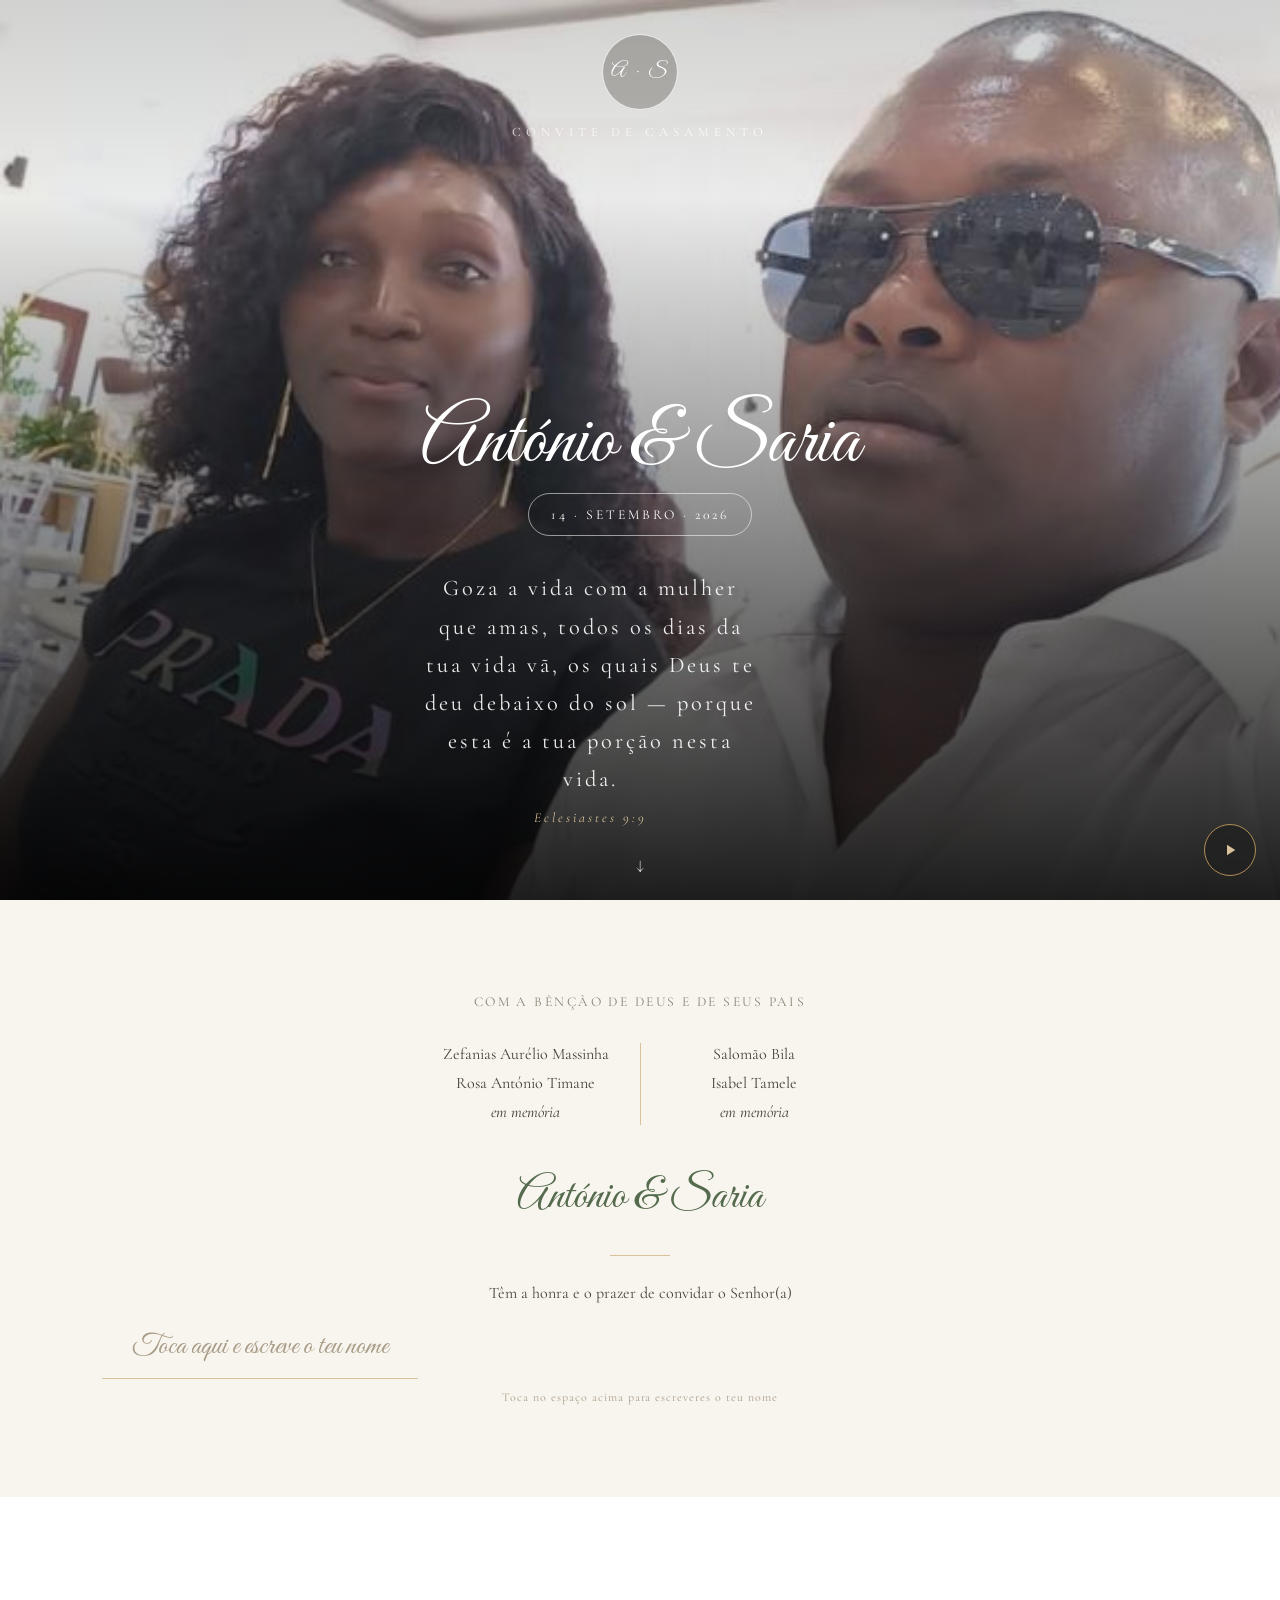
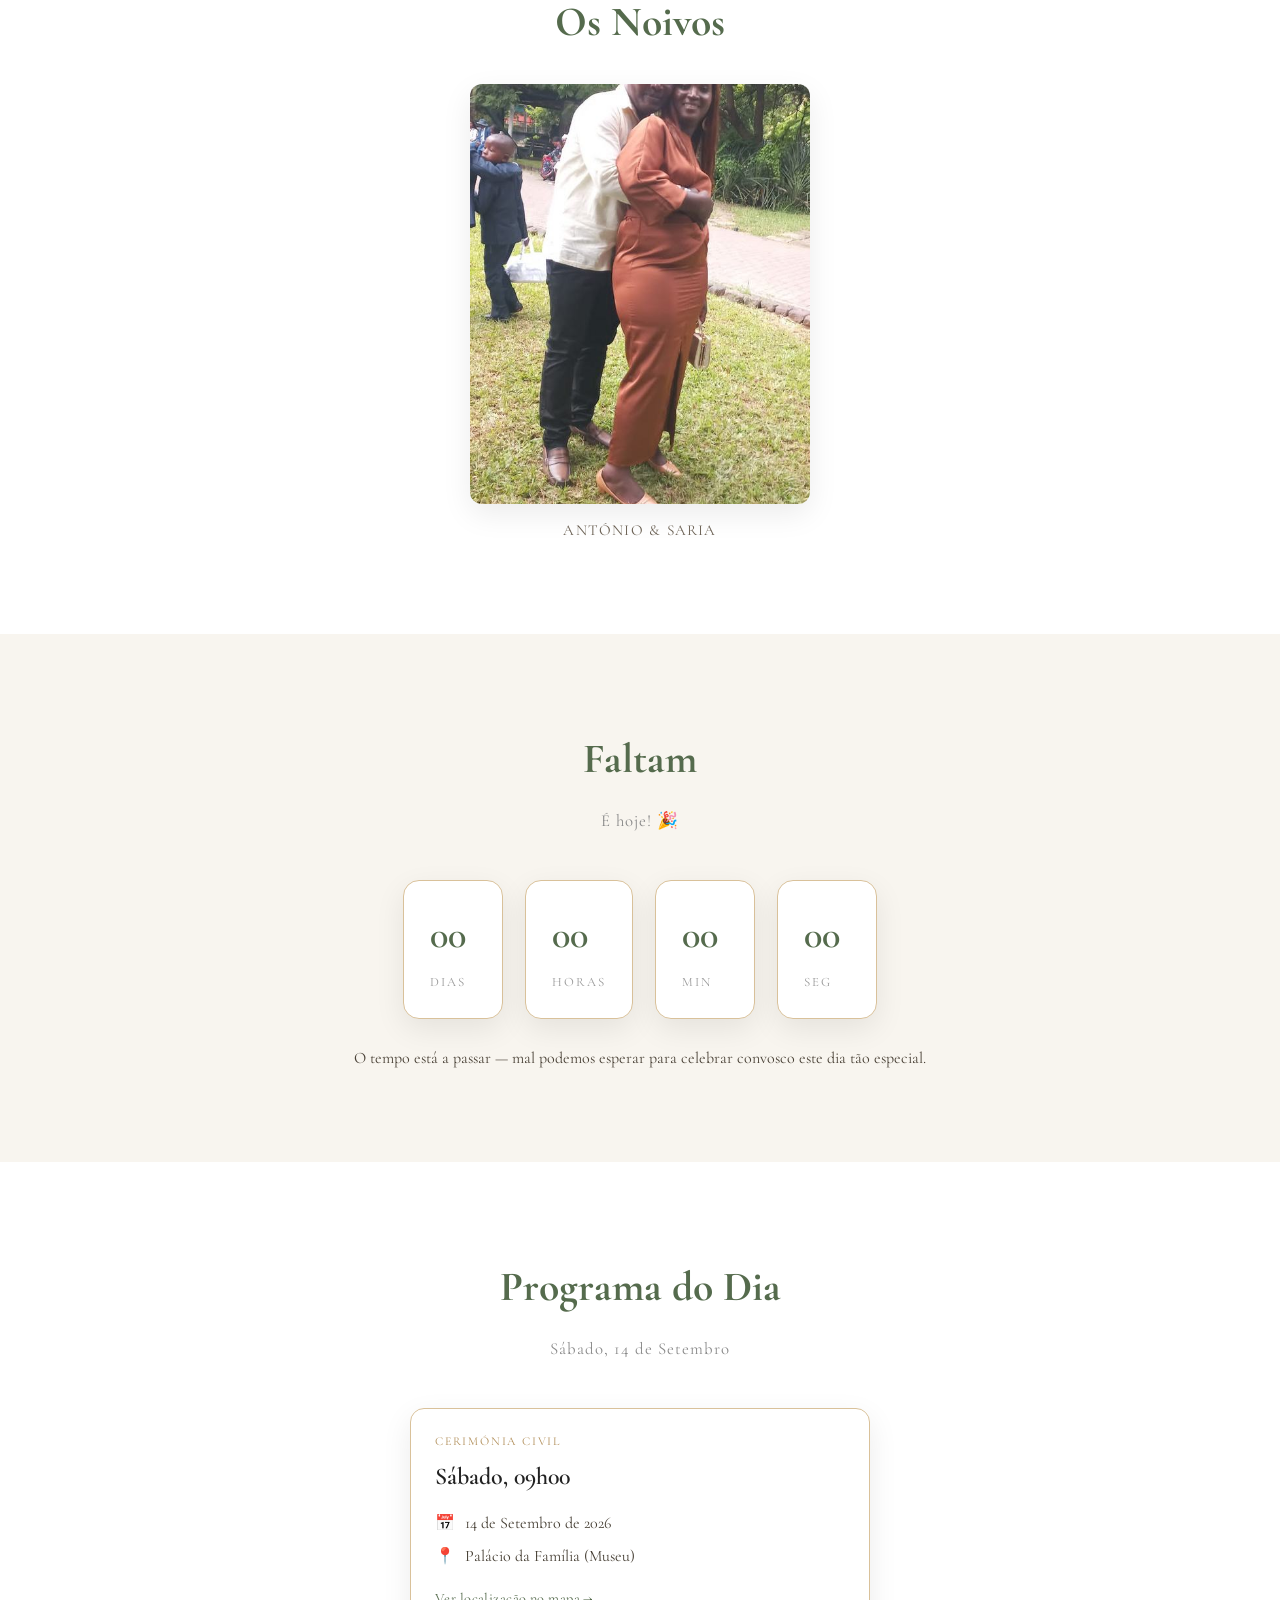
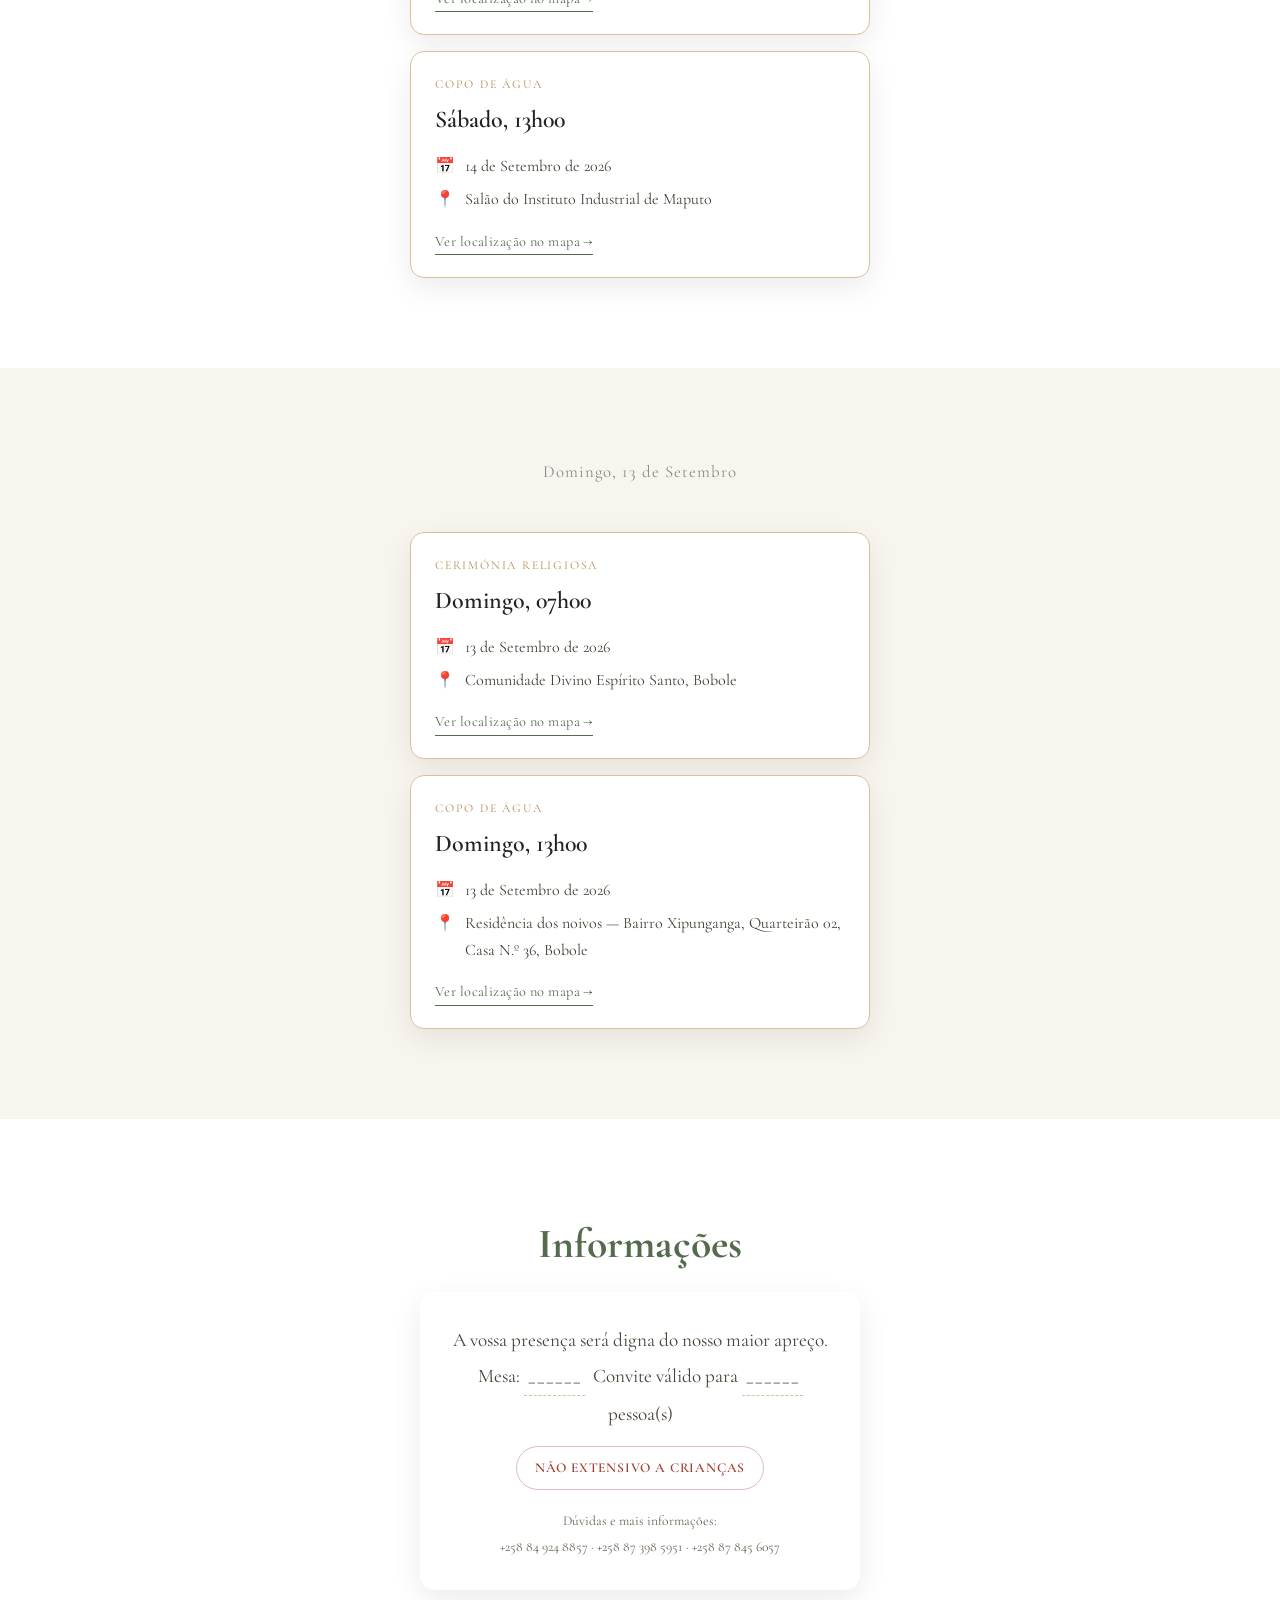
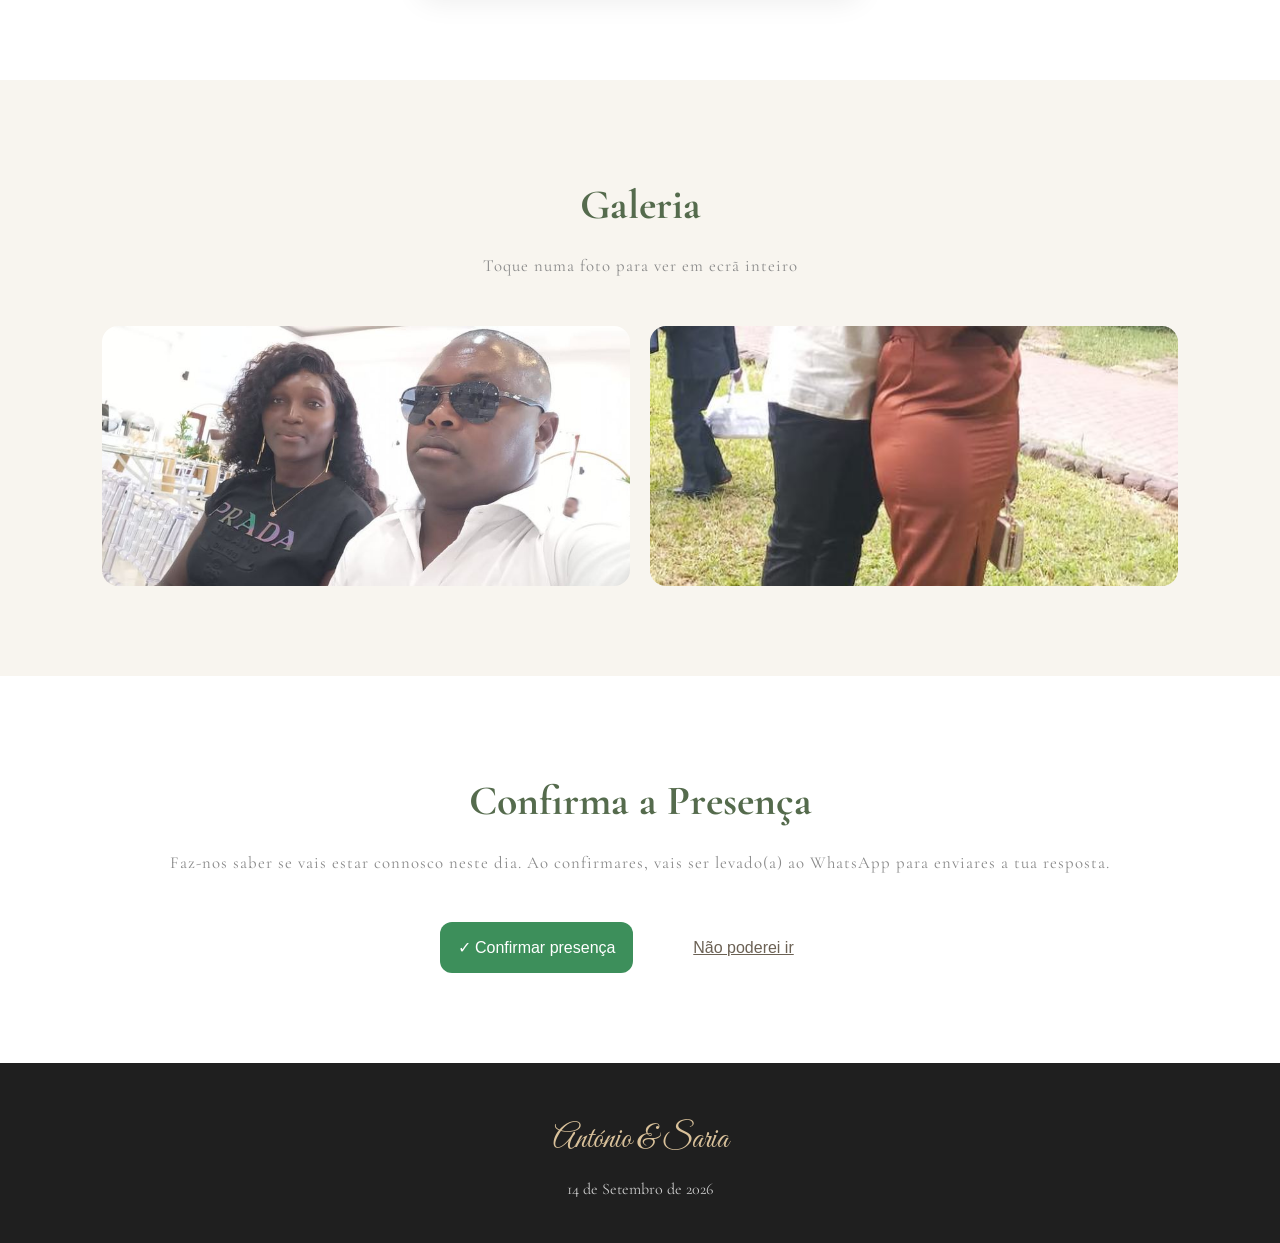
==== index.html @ 4b864427 "Add files via upload segunda versao do convite" ====
<!DOCTYPE html>
<html lang="pt">
<head>
<meta charset="UTF-8">
<meta name="viewport" content="width=device-width, initial-scale=1.0">
<title>António & Saria | Convite de Casamento</title>
<meta name="description" content="Convite de casamento de António & Saria — 14 de Setembro de 2026, Maputo.">
<link rel="preconnect" href="https://fonts.googleapis.com">
<link href="https://fonts.googleapis.com/css2?family=Great+Vibes&family=Cormorant+Garamond:wght@400;600&display=swap" rel="stylesheet">
<link rel="stylesheet" href="assets/css/style.css">
<link rel="stylesheet" href="assets/css/animations.css">
<link rel="stylesheet" href="assets/css/responsive.css">
</head>
<body>

<!-- Música de fundo -->
<audio id="bg-music" loop preload="none">
  <source src="assets/music/cancao-casamento.mp3" type="audio/mpeg">
</audio>
<button id="music-toggle" class="music-toggle" aria-label="Ligar/desligar música">
  <svg viewBox="0 0 24 24" fill="currentColor"><path d="M8 5v14l11-7z"/></svg>
</button>

<!-- HERO / CAPA -->
<header class="hero" id="cover">
  <div class="hero-bg"></div>
  <div id="particles"></div>
  <div class="hero-top">
    <div class="hero-monogram"><span>A · S</span></div>
    <span class="hero-eyebrow">Convite de Casamento</span>
  </div>
  <div class="hero-content">
    <h1>António &amp; Saria</h1>
    <div class="hero-date">14 · Setembro · 2026</div>
    <p class="hero-verse">
      Goza a vida com a mulher que amas, todos os dias da tua vida vã, os quais Deus te deu debaixo do sol — porque esta é a tua porção nesta vida.
      <cite>Eclesiastes 9:9</cite>
    </p>
  </div>
  <span class="scroll-hint">↓</span>
</header>

<!-- FAMÍLIA / BÊNÇÃO / NOME DO CONVIDADO -->
<section id="familia">
  <div class="container reveal">
    <p class="blessing">Com a bênção de Deus e de seus pais</p>
    <div class="parents">
      <div class="side">
        <p>Zefanias Aurélio Massinha</p>
        <p>Rosa António Timane</p>
        <p class="memoria">em memória</p>
      </div>
      <div class="divider-vert"></div>
      <div class="side">
        <p>Salomão Bila</p>
        <p>Isabel Tamele</p>
        <p class="memoria">em memória</p>
      </div>
    </div>
    <h2 style="font-family:'Great Vibes',cursive;font-weight:400;font-size:2.8rem;margin-top:30px">António &amp; Saria</h2>
    <hr style="border:none;border-top:1px solid var(--gold-light);width:60px;margin:20px auto">
    <p class="invite-line">Têm a honra e o prazer de convidar o Senhor(a)</p>
    <div class="guest-name" id="guestName" contenteditable="true" data-placeholder="Toca aqui e escreve o teu nome"></div>
    <span class="guest-hint" id="guestHint">Toca no espaço acima para escreveres o teu nome</span>
  </div>
</section>

<!-- OS NOIVOS -->
<section id="noivos" style="background:#fff">
  <div class="container reveal">
    <h2>Os Noivos</h2>
    <div class="noivos-photo">
      <img src="assets/images/noivos.jpg" alt="António e Saria abraçados">
    </div>
    <p class="noivos-caption">António &amp; Saria</p>
  </div>
</section>

<!-- CONTAGEM REGRESSIVA -->
<section id="contagem">
  <div class="container reveal">
    <h2>Faltam</h2>
    <p class="section-sub" id="cd-label">para o grande dia</p>
    <div class="countdown">
      <div class="box"><span class="num" id="cd-days">00</span><span class="label">dias</span></div>
      <div class="box"><span class="num" id="cd-hours">00</span><span class="label">horas</span></div>
      <div class="box"><span class="num" id="cd-minutes">00</span><span class="label">min</span></div>
      <div class="box"><span class="num" id="cd-seconds">00</span><span class="label">seg</span></div>
    </div>
    <p style="margin-top:26px;font-size:1rem;color:#4a4237">O tempo está a passar — mal podemos esperar para celebrar convosco este dia tão especial.</p>
  </div>
</section>

<!-- PROGRAMA DO DIA — SÁBADO -->
<section id="programa-sabado" style="background:#fff">
  <div class="container reveal">
    <h2>Programa do Dia</h2>
    <p class="section-sub">Sábado, 14 de Setembro</p>
    <div class="cards">
      <div class="card-evento">
        <div class="tag">Cerimónia Civil</div>
        <h3>Sábado, 09h00</h3>
        <div class="row"><span class="icon">📅</span><span>14 de Setembro de 2026</span></div>
        <div class="row"><span class="icon">📍</span><span>Palácio da Família (Museu)</span></div>
        <a class="map-link" href="https://maps.google.com/?q=Pal%C3%A1cio+da+Fam%C3%ADlia+Maputo" target="_blank" rel="noopener">Ver localização no mapa →</a>
      </div>
      <div class="card-evento">
        <div class="tag">Copo de Água</div>
        <h3>Sábado, 13h00</h3>
        <div class="row"><span class="icon">📅</span><span>14 de Setembro de 2026</span></div>
        <div class="row"><span class="icon">📍</span><span>Salão do Instituto Industrial de Maputo</span></div>
        <a class="map-link" href="https://maps.google.com/?q=Instituto+Industrial+de+Maputo" target="_blank" rel="noopener">Ver localização no mapa →</a>
      </div>
    </div>
  </div>
</section>

<!-- PROGRAMA DO DIA — DOMINGO -->
<section id="programa-domingo">
  <div class="container reveal">
    <p class="section-sub">Domingo, 13 de Setembro</p>
    <div class="cards">
      <div class="card-evento">
        <div class="tag">Cerimónia Religiosa</div>
        <h3>Domingo, 07h00</h3>
        <div class="row"><span class="icon">📅</span><span>13 de Setembro de 2026</span></div>
        <div class="row"><span class="icon">📍</span><span>Comunidade Divino Espírito Santo, Bobole</span></div>
        <a class="map-link" href="https://maps.google.com/?q=Comunidade+Divino+Esp%C3%ADrito+Santo+Bobole" target="_blank" rel="noopener">Ver localização no mapa →</a>
      </div>
      <div class="card-evento">
        <div class="tag">Copo de Água</div>
        <h3>Domingo, 13h00</h3>
        <div class="row"><span class="icon">📅</span><span>13 de Setembro de 2026</span></div>
        <div class="row"><span class="icon">📍</span><span>Residência dos noivos — Bairro Xipunganga, Quarteirão 02, Casa N.º 36, Bobole</span></div>
        <a class="map-link" href="https://maps.google.com/?q=Bairro+Xipunganga+Bobole" target="_blank" rel="noopener">Ver localização no mapa →</a>
      </div>
    </div>
  </div>
</section>

<!-- INFORMAÇÕES / NOTAS -->
<section id="informacoes" style="background:#fff">
  <div class="container reveal">
    <h2>Informações</h2>
    <div class="notes-box">
      <p>A vossa presença será digna do nosso maior apreço.</p>
      <p>Mesa: <span id="mesaVal" class="editable-field" contenteditable="true" data-placeholder="—">______</span>
         &nbsp;Convite válido para <span id="pessoasVal" class="editable-field" contenteditable="true" data-placeholder="—">______</span> pessoa(s)</p>
      <div class="no-children">Não extensivo a crianças</div>
      <p class="contacts">Dúvidas e mais informações:<br>+258 84 924 8857 · +258 87 398 5951 · +258 87 845 6057</p>
    </div>
  </div>
</section>

<!-- GALERIA -->
<section id="galeria">
  <div class="container reveal">
    <h2>Galeria</h2>
    <p class="section-sub">Toque numa foto para ver em ecrã inteiro</p>
    <div class="gallery">
      <img src="assets/images/galeria-1.jpg" alt="António e Saria" loading="lazy">
      <img src="assets/images/galeria-2.jpg" alt="António e Saria" loading="lazy">
    </div>
  </div>
</section>

<!-- RSVP -->
<section id="rsvp" style="background:#fff">
  <div class="container reveal">
    <h2>Confirma a Presença</h2>
    <p class="section-sub">Faz-nos saber se vais estar connosco neste dia. Ao confirmares, vais ser levado(a) ao WhatsApp para enviares a tua resposta.</p>
    <div class="rsvp-actions" style="max-width:400px;margin:20px auto 0">
      <button type="button" class="btn-whats" id="btnYes">✓ Confirmar presença</button>
      <button type="button" style="background:transparent;color:#6b6154;text-decoration:underline" id="btnNo">Não poderei ir</button>
    </div>
    <p id="rsvp-msg" role="status" aria-live="polite"></p>
  </div>
</section>

<footer>
  <p class="assinatura">António &amp; Saria</p>
  <p>14 de Setembro de 2026</p>
</footer>

<!-- Lightbox da galeria -->
<div class="lightbox" id="lightbox">
  <button class="close" id="lightbox-close" aria-label="Fechar">✕</button>
  <button class="prev" id="lightbox-prev" aria-label="Anterior">‹</button>
  <img id="lightbox-img" src="" alt="">
  <button class="next" id="lightbox-next" aria-label="Seguinte">›</button>
</div>

<script src="assets/js/app.js"></script>
<script src="assets/js/countdown.js"></script>
<script src="assets/js/gallery.js"></script>
<script src="assets/js/music.js"></script>
<script src="assets/js/personalizacao.js"></script>
<script src="assets/js/rsvp.js"></script>
<script src="assets/js/effects.js"></script>
</body>
</html>
---- assets/css/style.css ----
*{margin:0;padding:0;box-sizing:border-box}
:root{
  --bg:#f8f5ef;
  --gold:#b08d57;
  --gold-light:#d9c19a;
  --dark:#222;
  --green:#556b4d;
  --white:#fff;
  --shadow:0 10px 30px rgba(0,0,0,.08);
}
html{scroll-behavior:smooth}
body{font-family:'Cormorant Garamond',serif;background:var(--bg);color:var(--dark);line-height:1.7;overflow-x:hidden}

/* ---------- Botão de música flutuante ---------- */
.music-toggle{
  position:fixed;bottom:24px;right:24px;z-index:60;
  width:52px;height:52px;border-radius:50%;
  background:rgba(34,34,34,.85);border:1px solid var(--gold);
  color:var(--gold-light);display:flex;align-items:center;justify-content:center;
  cursor:pointer;backdrop-filter:blur(4px);transition:.3s;
}
.music-toggle:hover{background:var(--gold);color:#fff}
.music-toggle svg{width:20px;height:20px}

/* ---------- Hero ---------- */
.hero{
  position:relative;height:100vh;display:flex;flex-direction:column;
  justify-content:flex-end;align-items:center;text-align:center;overflow:hidden;color:#fff;
  padding:0 24px 56px;
}
.hero-bg{
  position:absolute;inset:0;
  background:linear-gradient(180deg,rgba(0,0,0,.18) 0%,rgba(0,0,0,.08) 22%,rgba(0,0,0,.55) 68%,rgba(0,0,0,.88) 100%),url('../images/capa.jpg') center 22%/cover;
  animation:zoomHero 20s ease-in-out infinite alternate;
  z-index:0;
}
#particles{position:absolute;inset:0;z-index:1;pointer-events:none}
.hero-top{position:absolute;top:34px;left:0;right:0;z-index:2;display:flex;flex-direction:column;align-items:center}
.hero-monogram{
  width:76px;height:76px;border-radius:50%;border:1px solid rgba(255,255,255,.75);
  display:flex;align-items:center;justify-content:center;background:rgba(20,16,10,.25);backdrop-filter:blur(2px);
}
.hero-monogram span{font-family:'Great Vibes',cursive;font-size:20px;letter-spacing:3px;color:#fff}
.hero-content{position:relative;z-index:2}
.hero-eyebrow{letter-spacing:5px;font-size:.8rem;text-transform:uppercase;color:rgba(255,255,255,.85);margin-top:12px;display:block}
.hero h1{font-size:5rem;font-family:'Great Vibes',cursive;font-weight:400;line-height:1;margin:14px 0 10px}
.hero p{font-size:1.4rem;letter-spacing:3px;margin:15px 0}
.hero-date{
  letter-spacing:.22em;font-size:.85rem;text-transform:uppercase;color:#fff;
  border:1px solid rgba(255,255,255,.55);border-radius:30px;padding:9px 22px;display:inline-block;margin-bottom:18px;
}
.hero-verse{max-width:340px;margin:0 auto;font-size:.95rem;line-height:1.7;color:rgba(255,255,255,.92)}
.hero-verse cite{display:block;margin-top:8px;font-style:italic;color:var(--gold-light);font-size:.85rem}
.hero a.cta{
  display:inline-block;padding:14px 36px;border:2px solid var(--gold);border-radius:40px;
  color:#fff;text-decoration:none;background:rgba(176,141,87,.2);transition:.35s;margin-top:16px;
}
.hero a.cta:hover{background:var(--gold)}
.scroll-hint{position:absolute;bottom:18px;left:50%;transform:translateX(-50%);z-index:2;
  font-size:1.2rem;color:#fff;opacity:.75;animation:bounce 2.2s ease-in-out infinite}

/* ---------- Bênção / pais / nome do convidado ---------- */
.blessing{font-size:.85rem;letter-spacing:.18em;text-transform:uppercase;color:#8a8071;margin-bottom:26px;text-align:center}
.parents{display:flex;justify-content:space-between;gap:18px;text-align:center;max-width:420px;margin:0 auto}
.parents .side{flex:1}
.parents .side p{margin:2px 0;font-size:1rem;color:#463f34}
.parents .memoria{color:var(--gold);font-size:.8rem;font-style:italic;margin-top:2px}
.divider-vert{width:1px;background:var(--gold-light);align-self:stretch;margin:4px 0}
.invite-line{font-size:1rem;color:#4a4237;margin-top:24px;text-align:center}
.guest-name{
  font-family:'Great Vibes',cursive;font-size:1.8rem;border-bottom:1px solid var(--gold-light);
  display:inline-block;padding:6px 30px;margin-top:10px;cursor:text;min-width:200px;outline:none;
}
.guest-name:focus{border-bottom-color:var(--gold)}
.guest-name[data-locked="true"]{cursor:default}
.guest-name:empty::before{content:attr(data-placeholder);color:#a89b86}
.guest-hint{display:block;font-size:.75rem;letter-spacing:.08em;color:#a89b86;margin-top:8px;text-align:center}
.editable-field{cursor:text;outline:none;border-bottom:1px dashed var(--gold-light);padding:0 4px;min-width:24px;display:inline-block}
.editable-field:focus{border-bottom-color:var(--gold)}
.editable-field[data-locked="true"]{cursor:default;border-bottom-style:solid}

/* ---------- Os noivos ---------- */
.noivos-photo{max-width:340px;margin:26px auto 0;border-radius:12px;overflow:hidden;box-shadow:var(--shadow)}
.noivos-photo img{width:100%;display:block;object-fit:cover;max-height:420px}
.noivos-caption{margin-top:14px;font-size:.95rem;letter-spacing:.08em;color:#6b6154;text-transform:uppercase;text-align:center}

/* ---------- Programa do dia (cartões de eventos) ---------- */
.cards{display:flex;flex-direction:column;gap:16px;max-width:460px;margin:26px auto 0}
.card-evento{background:#fff;border:1px solid var(--gold-light);border-radius:14px;padding:22px 24px;text-align:left;box-shadow:var(--shadow)}
.card-evento .tag{font-size:.75rem;letter-spacing:.15em;text-transform:uppercase;color:var(--gold)}
.card-evento h3{font-family:'Cormorant Garamond',serif;font-weight:600;font-size:1.5rem;margin:6px 0 12px;color:var(--dark);text-align:left}
.card-evento .row{display:flex;gap:10px;font-size:1rem;color:#463f34;margin:6px 0;text-align:left}
.card-evento .icon{color:var(--gold);flex-shrink:0}
.card-evento a.map-link{display:inline-block;margin-top:10px;font-size:.9rem;letter-spacing:.03em;color:var(--green);text-decoration:none;border-bottom:1px solid var(--green)}

/* ---------- Notas / informações ---------- */
.notes-box{max-width:440px;margin:0 auto;font-size:1rem;line-height:1.9;color:#4a4237;text-align:center;background:#fff;border-radius:14px;padding:30px 26px;box-shadow:var(--shadow)}
.no-children{display:inline-block;margin-top:14px;color:#a33b2c;font-weight:600;letter-spacing:.06em;font-size:.85rem;text-transform:uppercase;border:1px solid #a33b2c55;padding:8px 18px;border-radius:30px}
.contacts{margin-top:18px;font-size:.85rem;color:#6b6154}

/* ---------- Secções gerais ---------- */
section{padding:90px 8%}
.container{max-width:1100px;margin:auto}
h2{text-align:center;font-size:2.6rem;color:var(--green);margin-bottom:12px}
.section-sub{text-align:center;color:#8a8a8a;font-size:1.05rem;margin-bottom:45px;letter-spacing:1px}
p{text-align:center;font-size:1.2rem}

/* ---------- Contagem regressiva ---------- */
.countdown{display:flex;justify-content:center;gap:22px;flex-wrap:wrap;margin-top:10px}
.countdown .box{
  background:#fff;border:1px solid var(--gold-light);border-radius:16px;padding:22px 26px;
  min-width:100px;box-shadow:var(--shadow);
}
.countdown .num{display:block;font-size:2.4rem;font-family:'Cormorant Garamond',serif;font-weight:600;color:var(--green)}
.countdown .label{font-size:.8rem;letter-spacing:2px;text-transform:uppercase;color:#999}

/* ---------- Timeline (nossa história) ---------- */
.timeline{display:grid;grid-template-columns:repeat(auto-fit,minmax(240px,1fr));gap:25px}
.evento{background:#fff;padding:30px 25px;border-radius:16px;box-shadow:var(--shadow);text-align:center}
.evento .data{color:var(--gold);font-size:.85rem;letter-spacing:2px;text-transform:uppercase;display:block;margin-bottom:8px}
.evento h3{color:var(--green);font-size:1.5rem;margin-bottom:10px;font-weight:600}
.evento p{font-size:1.05rem}

/* ---------- Galeria ---------- */
.gallery{display:grid;grid-template-columns:repeat(auto-fit,minmax(220px,1fr));gap:20px}
.gallery img{width:100%;height:260px;object-fit:cover;border-radius:16px;transition:.4s;cursor:pointer}
.gallery img:hover{transform:scale(1.04)}

.lightbox{position:fixed;inset:0;background:rgba(0,0,0,.92);display:none;align-items:center;justify-content:center;z-index:100}
.lightbox.active{display:flex}
.lightbox img{max-width:90%;max-height:80vh;border-radius:8px}
.lightbox .close,.lightbox .prev,.lightbox .next{
  position:absolute;color:#fff;background:none;border:none;font-size:2rem;cursor:pointer;padding:10px
}
.lightbox .close{top:20px;right:30px}
.lightbox .prev{left:15px;top:50%;transform:translateY(-50%)}
.lightbox .next{right:15px;top:50%;transform:translateY(-50%)}

/* ---------- Localização ---------- */
.local-card{
  max-width:520px;margin:0 auto;background:#fff;border-radius:16px;padding:35px 30px;
  text-align:center;box-shadow:var(--shadow);
}
.local-card h3{color:var(--green);margin-bottom:6px;font-size:1.5rem}
.local-card .btn-map{
  display:inline-flex;align-items:center;gap:8px;margin-top:18px;padding:14px 30px;
  background:var(--green);color:#fff;border-radius:12px;text-decoration:none;transition:.3s
}
.local-card .btn-map:hover{background:#43563c}

/* ---------- Formulário RSVP ---------- */
form{max-width:650px;margin:auto;display:flex;flex-direction:column;gap:18px}
input,textarea,select{padding:16px;border:1px solid #ddd;border-radius:12px;font:inherit;background:#fff}
textarea{min-height:120px;resize:vertical}
button{padding:16px;border:none;border-radius:12px;background:var(--gold);color:#fff;font-size:1rem;cursor:pointer;transition:.3s}
button:hover{filter:brightness(.95)}
.rsvp-actions{display:flex;gap:14px;flex-wrap:wrap}
.rsvp-actions button{flex:1;min-width:180px}
.btn-whats{background:#3d8f5b !important}
#rsvp-msg{display:none;text-align:center;padding:16px;border-radius:12px;background:#eef6ee;color:var(--green);font-size:1.1rem}

footer{padding:50px 20px 40px;text-align:center;background:#1f1f1f;color:#fff}
footer p{font-size:1rem;color:#ccc}
footer .assinatura{font-family:'Great Vibes',cursive;font-size:2rem;color:var(--gold-light);margin-bottom:8px}

/* ---------- Estados de animação ---------- */
.reveal{opacity:0;transform:translateY(40px)}
.reveal.in-view{animation:fadeUp .9s ease both}

@keyframes bounce{0%,100%{transform:translate(-50%,0)}50%{transform:translate(-50%,8px)}}
---- assets/css/animations.css ----
@keyframes fadeUp{from{opacity:0;transform:translateY(40px)}to{opacity:1;transform:translateY(0)}}
@keyframes zoomHero{from{transform:scale(1)}to{transform:scale(1.08)}}
@keyframes pulseGold{0%,100%{box-shadow:0 0 0 rgba(176,141,87,0)}50%{box-shadow:0 0 25px rgba(176,141,87,.45)}}
@keyframes floatParticle{
  0%{transform:translateY(0) translateX(0);opacity:0}
  10%{opacity:.8}
  90%{opacity:.6}
  100%{transform:translateY(-120vh) translateX(20px);opacity:0}
}

.hero-content{animation:fadeUp 1s ease both}
.evento,.gallery img,.local-card,.countdown .box{animation:fadeUp .9s ease both}
button:hover,.btn-map:hover{animation:pulseGold 1.6s infinite}

/* respeita utilizadores que preferem menos movimento */
@media (prefers-reduced-motion: reduce){
  *{animation-duration:.01ms !important;animation-iteration-count:1 !important;transition-duration:.01ms !important}
  .hero-bg{animation:none}
}
---- assets/css/responsive.css ----
@media (max-width:992px){
  .timeline,.gallery{grid-template-columns:1fr 1fr}
  .hero h1{font-size:4rem}
}
@media (max-width:768px){
  .hero{padding:20px}
  .hero h1{font-size:3rem}
  .timeline,.gallery{grid-template-columns:1fr}
  form{width:100%}
  .countdown{gap:12px}
  .countdown .box{min-width:78px;padding:16px 14px}
  .countdown .num{font-size:1.8rem}
  section{padding:70px 6%}
}
@media (max-width:480px){
  .hero h1{font-size:2.3rem}
  .hero p{font-size:1rem}
  section{padding:50px 20px}
  .music-toggle{width:44px;height:44px;bottom:16px;right:16px}
  .rsvp-actions{flex-direction:column}
}
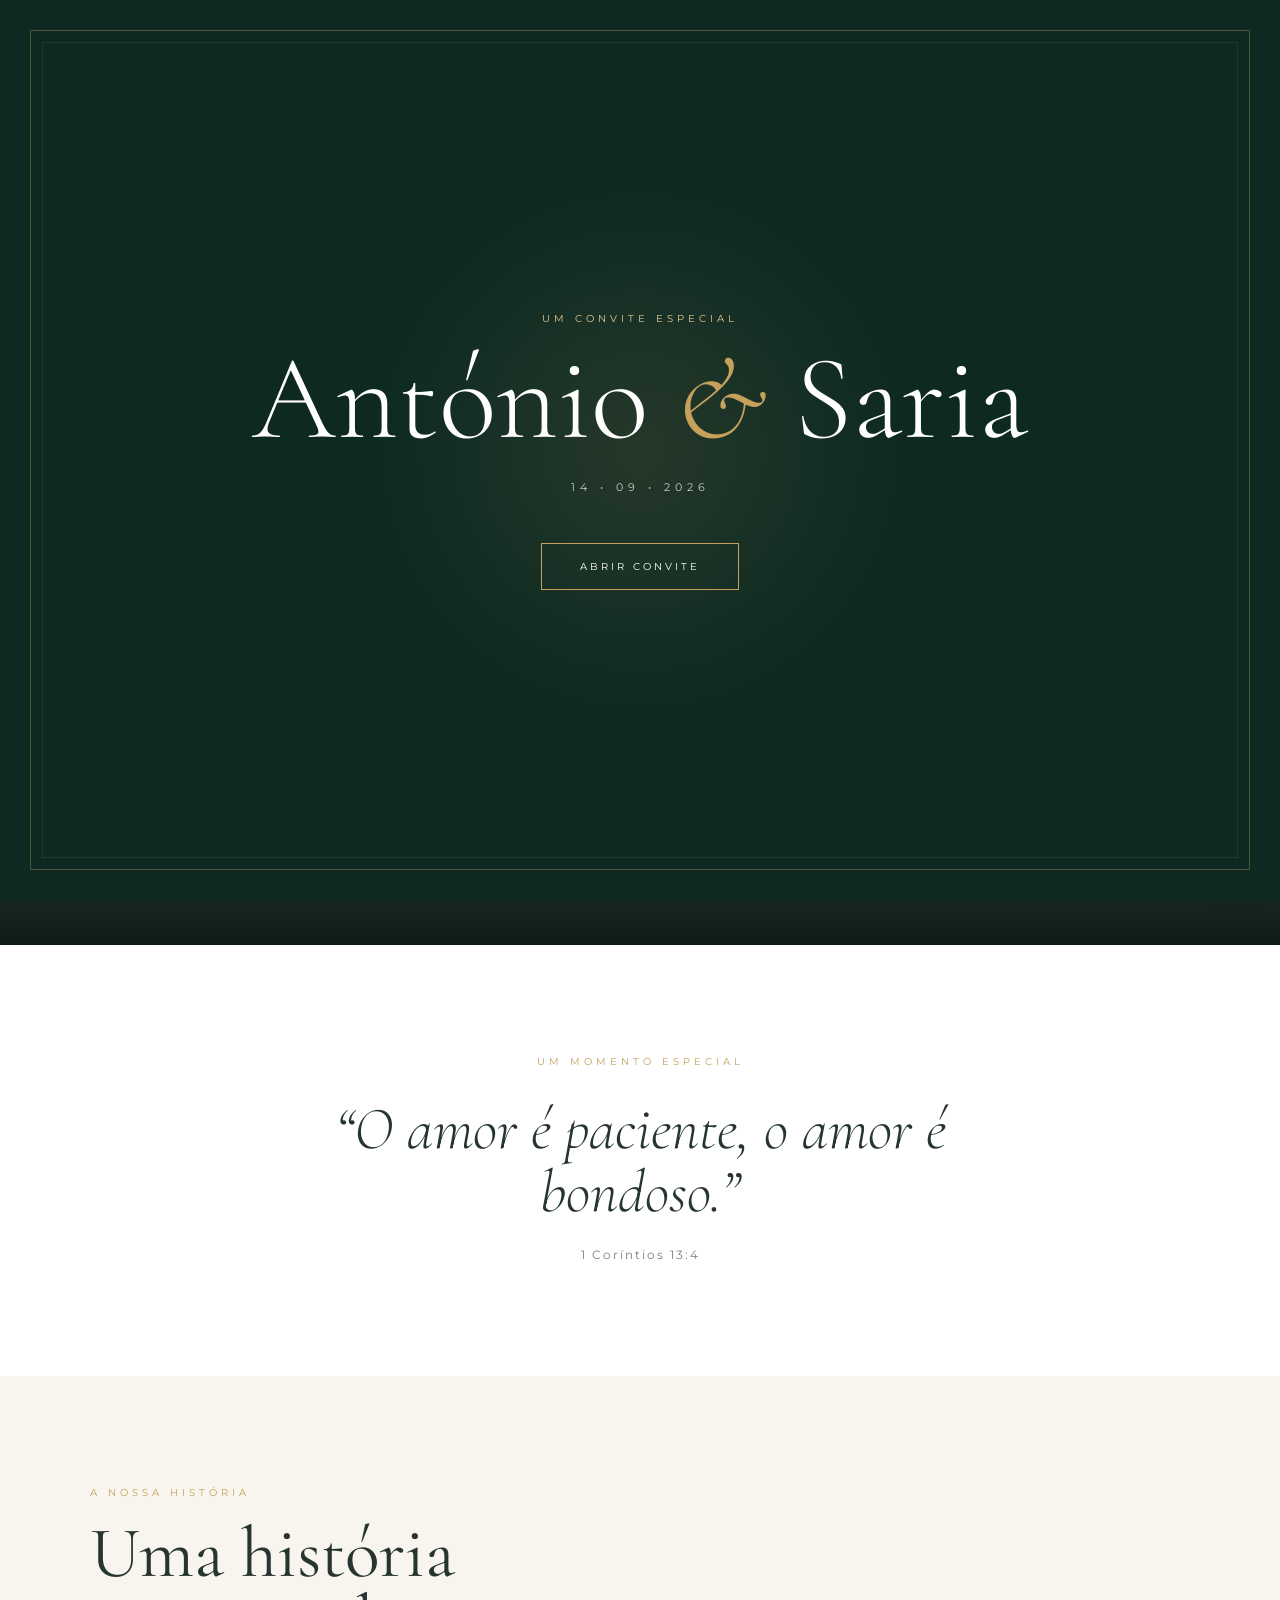
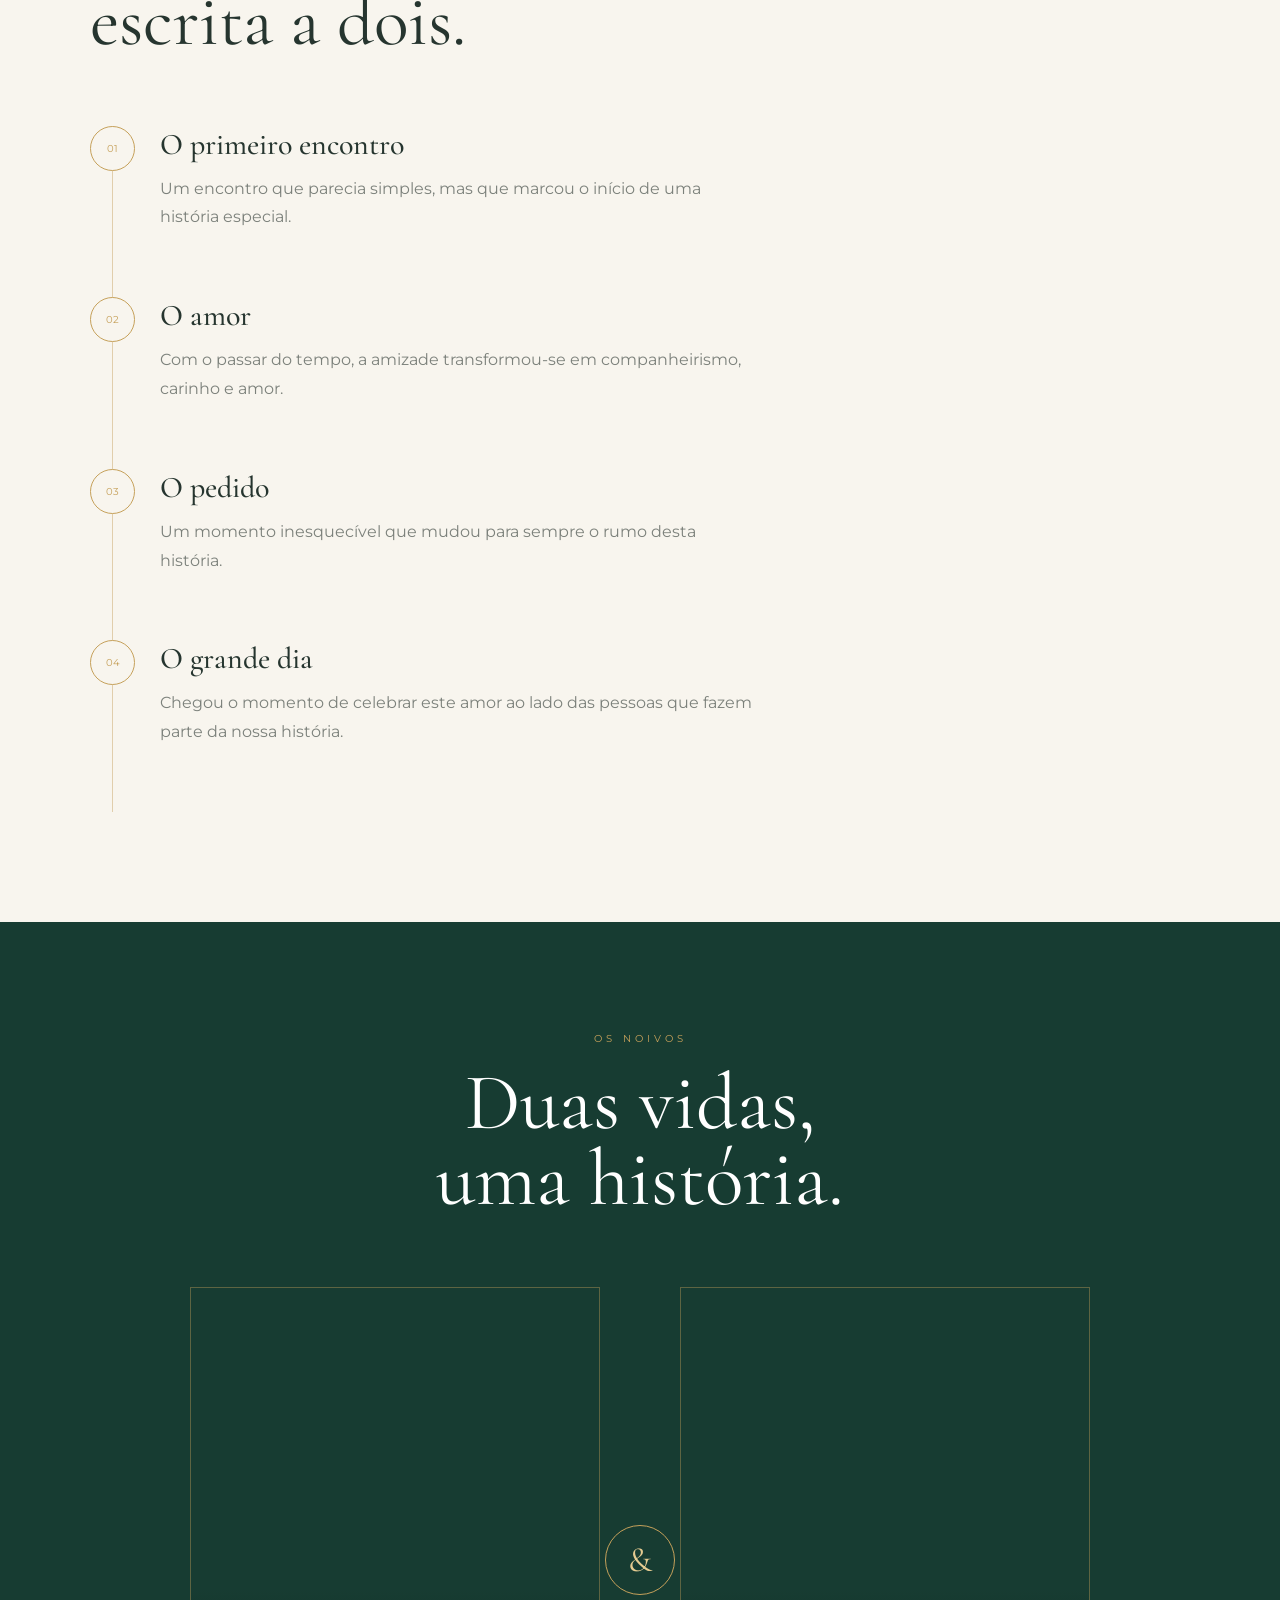
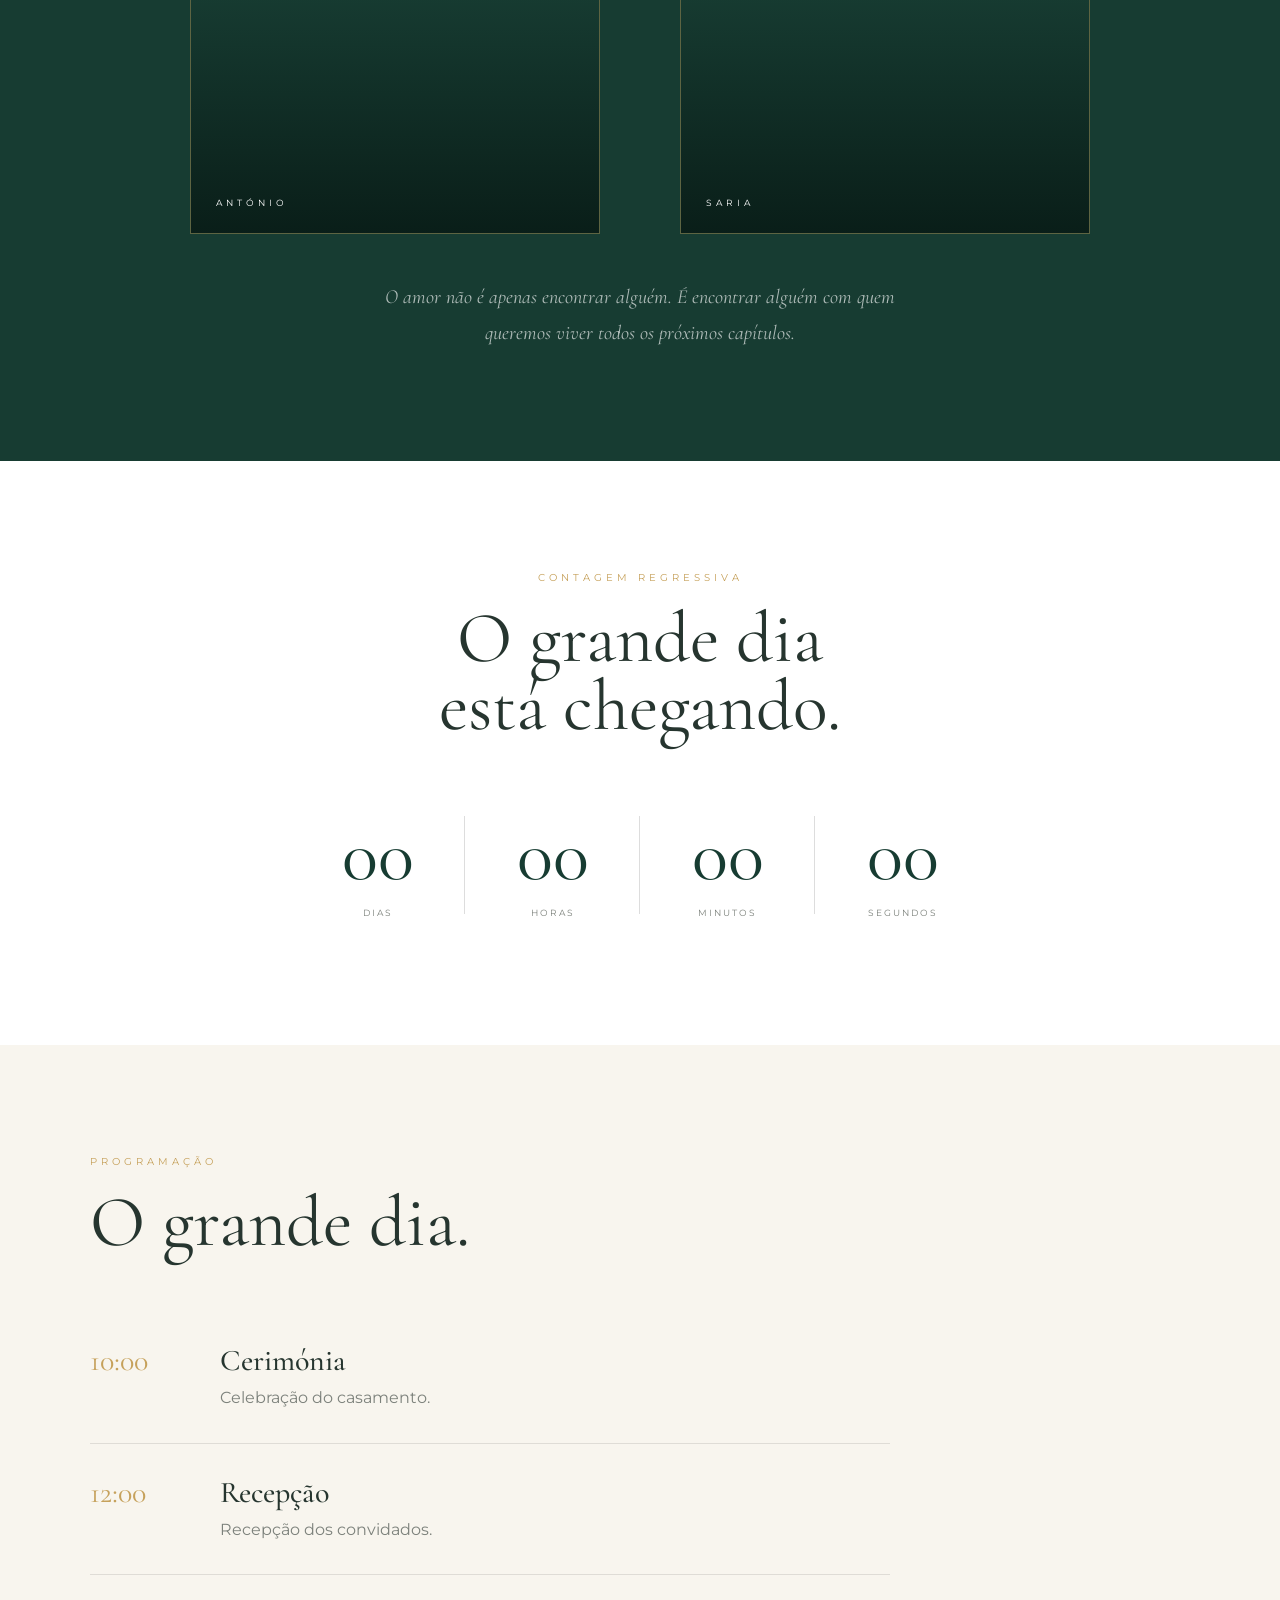
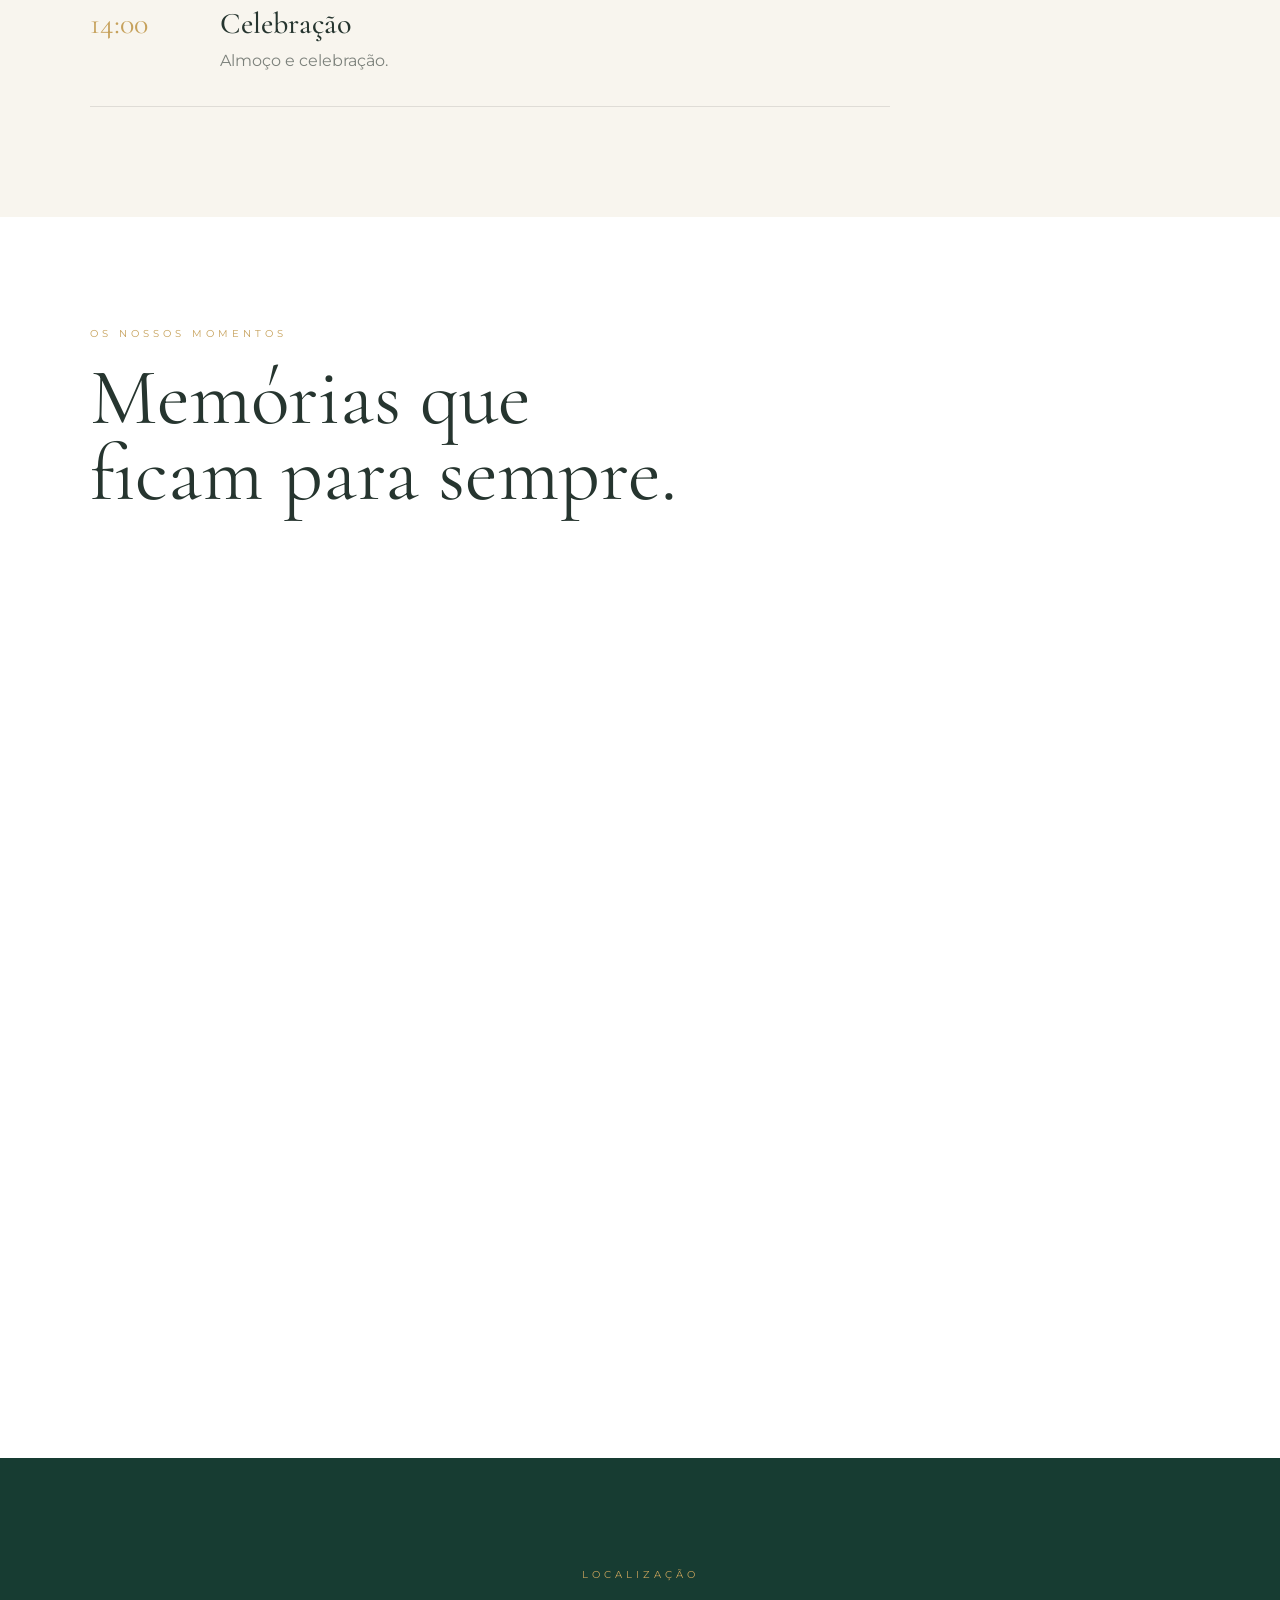
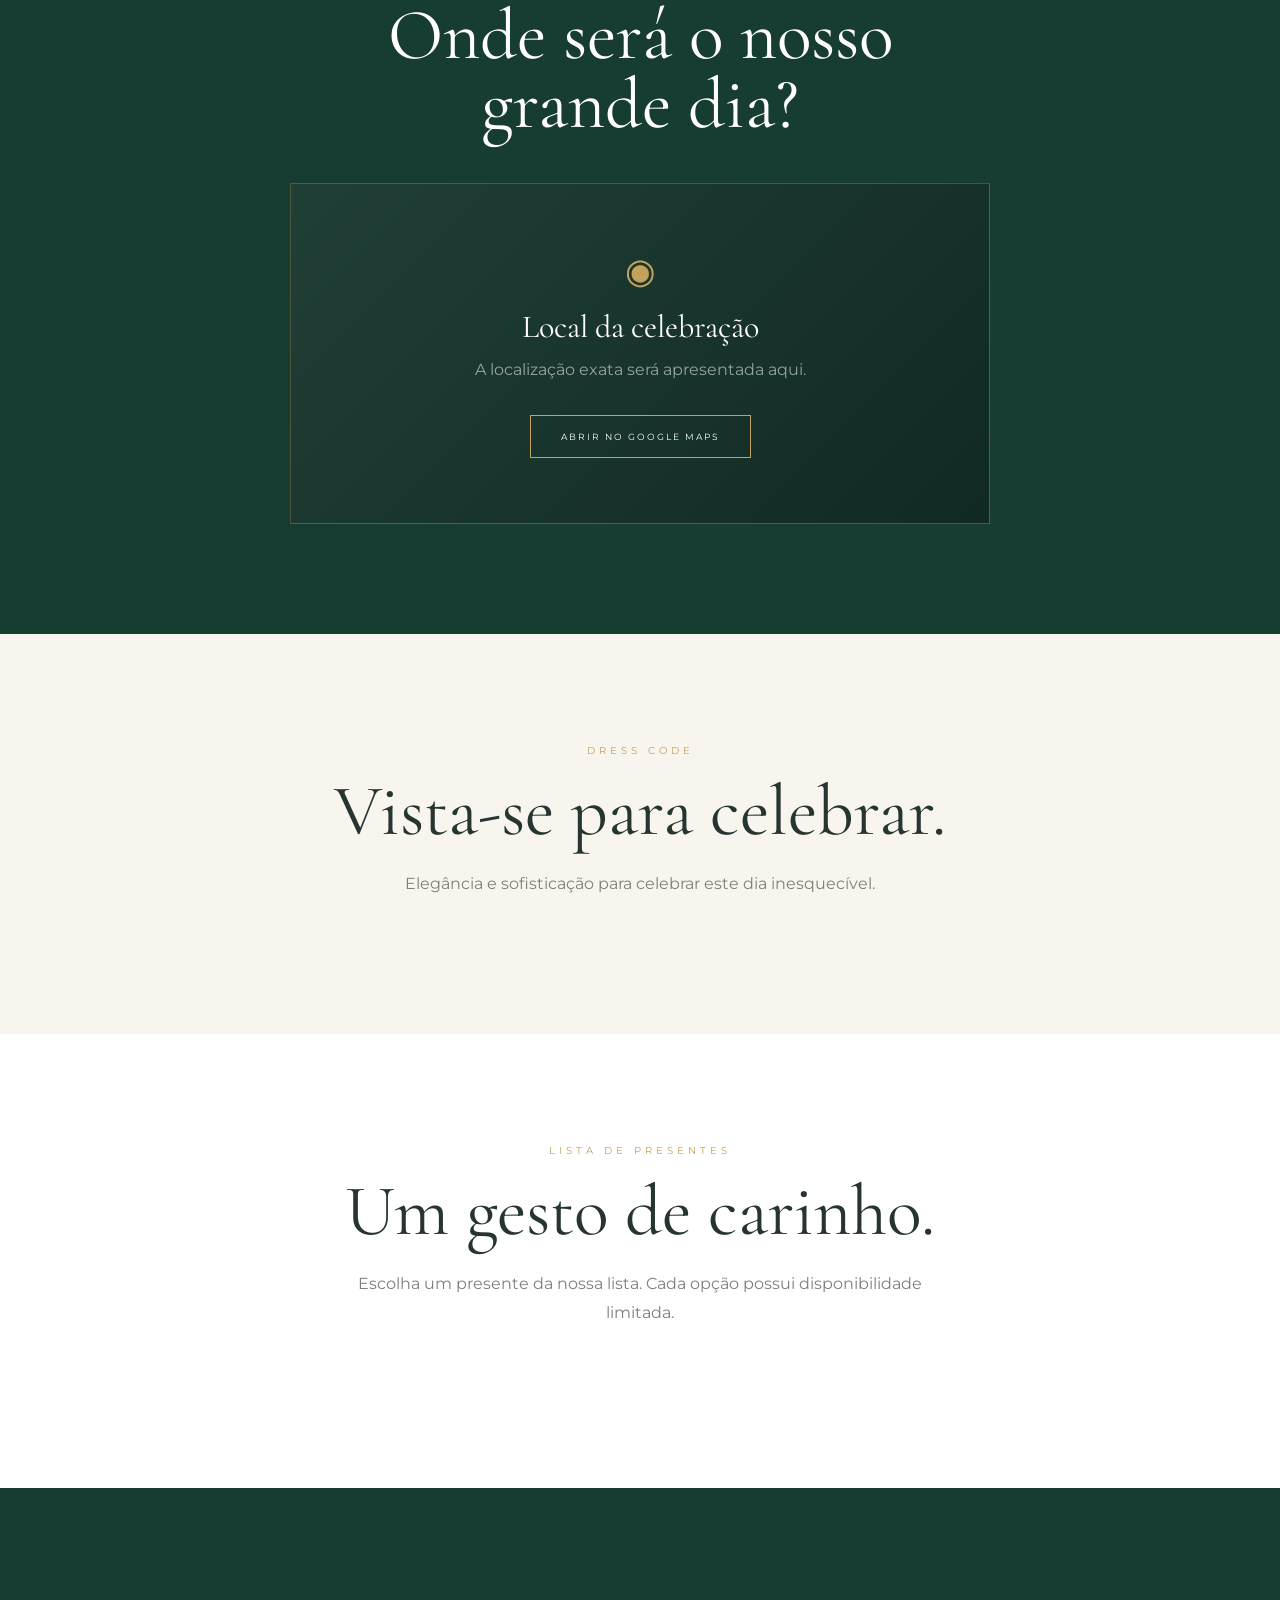
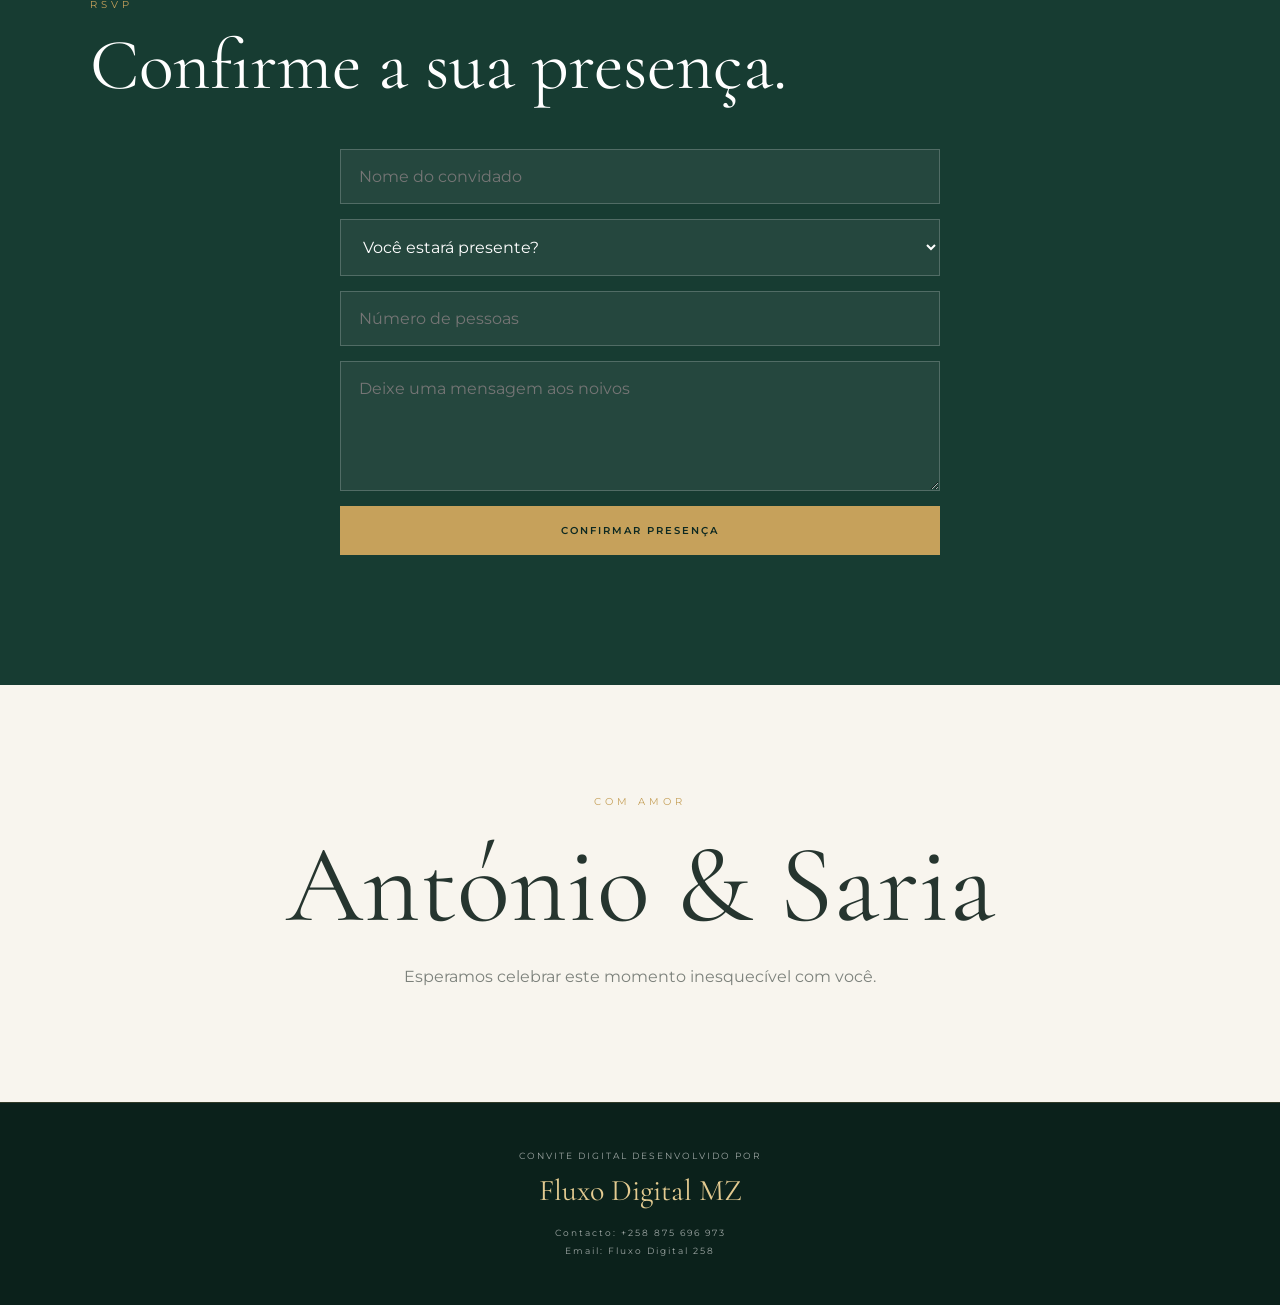
==== commit a6ecb0be: "Add files via upload" ====
--- a/index.html
+++ b/index.html
@@ -1,201 +1,786 @@
 <!DOCTYPE html>
 <html lang="pt">
 <head>
-<meta charset="UTF-8">
-<meta name="viewport" content="width=device-width, initial-scale=1.0">
-<title>António & Saria | Convite de Casamento</title>
-<meta name="description" content="Convite de casamento de António & Saria — 14 de Setembro de 2026, Maputo.">
-<link rel="preconnect" href="https://fonts.googleapis.com">
-<link href="https://fonts.googleapis.com/css2?family=Great+Vibes&family=Cormorant+Garamond:wght@400;600&display=swap" rel="stylesheet">
-<link rel="stylesheet" href="assets/css/style.css">
-<link rel="stylesheet" href="assets/css/animations.css">
-<link rel="stylesheet" href="assets/css/responsive.css">
+    <meta charset="UTF-8">
+
+    <meta
+        name="viewport"
+        content="width=device-width, initial-scale=1.0"
+    >
+
+    <title>António & Saria | Convite de Casamento</title>
+
+    <meta
+        name="description"
+        content="Convite digital de casamento de António & Saria."
+    >
+
+    <link rel="preconnect" href="https://fonts.googleapis.com">
+
+    <link
+        rel="preconnect"
+        href="https://fonts.gstatic.com"
+        crossorigin
+    >
+
+    <link
+        href="https://fonts.googleapis.com/css2?family=Cormorant+Garamond:wght@300;400;500;600;700&family=Montserrat:wght@300;400;500;600&display=swap"
+        rel="stylesheet"
+    >
+
+    <link rel="stylesheet" href="style.css">
 </head>
+
 <body>
 
-<!-- Música de fundo -->
-<audio id="bg-music" loop preload="none">
-  <source src="assets/music/cancao-casamento.mp3" type="audio/mpeg">
+<!-- =====================================================
+     ABERTURA
+===================================================== -->
+
+<div id="opening-screen" class="opening-screen">
+
+    <div class="opening-content">
+
+        <p class="opening-small">
+            UM CONVITE ESPECIAL
+        </p>
+
+        <h1>
+            António
+            <span>&</span>
+            Saria
+        </h1>
+
+        <p class="opening-date">
+            14 • 09 • 2026
+        </p>
+
+        <button
+            id="open-invitation"
+            class="open-button"
+        >
+            Abrir convite
+        </button>
+
+    </div>
+
+</div>
+
+
+<!-- =====================================================
+     NAVEGAÇÃO
+===================================================== -->
+
+<nav class="premium-nav">
+
+    <a href="#hero" class="nav-logo">
+        A <span>&</span> S
+    </a>
+
+    <div class="nav-links">
+
+        <a href="#story">História</a>
+        <a href="#couple">Noivos</a>
+        <a href="#schedule">Dia</a>
+        <a href="#gallery">Galeria</a>
+        <a href="#location">Local</a>
+        <a href="#rsvp">RSVP</a>
+
+    </div>
+
+    <button
+        id="menu-toggle"
+        class="menu-toggle"
+        aria-label="Abrir menu"
+    >
+        ☰
+    </button>
+
+</nav>
+
+
+<!-- =====================================================
+     MENU MOBILE
+===================================================== -->
+
+<div id="mobile-menu" class="mobile-menu">
+
+    <button
+        id="mobile-menu-close"
+        class="mobile-menu-close"
+    >
+        ×
+    </button>
+
+    <a href="#story">Nossa História</a>
+    <a href="#couple">Os Noivos</a>
+    <a href="#countdown-section">Contagem</a>
+    <a href="#schedule">Programação</a>
+    <a href="#gallery">Galeria</a>
+    <a href="#location">Localização</a>
+    <a href="#gifts">Presentes</a>
+    <a href="#rsvp">Confirmar Presença</a>
+
+</div>
+
+
+<!-- =====================================================
+     CONTEÚDO
+===================================================== -->
+
+<main id="main-content">
+
+
+<!-- =====================================================
+     HERO
+===================================================== -->
+
+<section id="hero" class="hero section">
+
+    <div class="hero-image"></div>
+
+    <div class="hero-overlay"></div>
+
+    <div class="hero-content">
+
+        <p class="eyebrow">
+            O NOSSO GRANDE DIA
+        </p>
+
+        <h1>
+            António
+            <span>&</span>
+            Saria
+        </h1>
+
+        <div class="hero-divider"></div>
+
+        <p class="hero-date">
+            14 DE SETEMBRO DE 2026
+        </p>
+
+        <p class="hero-text">
+            Dois corações, uma história
+            e um novo capítulo para começar.
+        </p>
+
+        <div class="hero-scroll">
+
+            <span>
+                DESLIZE PARA DESCOBRIR
+            </span>
+
+            <i></i>
+
+        </div>
+
+    </div>
+
+</section>
+
+
+<!-- =====================================================
+     FRASE
+===================================================== -->
+
+<section id="quote" class="quote section">
+
+    <div class="section-container">
+
+        <span class="section-label">
+            UM MOMENTO ESPECIAL
+        </span>
+
+        <blockquote>
+            “O amor é paciente,
+            o amor é bondoso.”
+        </blockquote>
+
+        <p>
+            1 Coríntios 13:4
+        </p>
+
+    </div>
+
+</section>
+
+
+<!-- =====================================================
+     HISTÓRIA
+===================================================== -->
+
+<section id="story" class="story section">
+
+    <div class="section-container">
+
+        <span class="section-label">
+            A NOSSA HISTÓRIA
+        </span>
+
+        <h2>
+            Uma história<br>
+            escrita a dois.
+        </h2>
+
+        <div class="story-timeline">
+
+            <article class="story-item">
+
+                <span class="story-number">
+                    01
+                </span>
+
+                <div>
+                    <h3>
+                        O primeiro encontro
+                    </h3>
+
+                    <p>
+                        Um encontro que parecia simples,
+                        mas que marcou o início de uma
+                        história especial.
+                    </p>
+                </div>
+
+            </article>
+
+            <article class="story-item">
+
+                <span class="story-number">
+                    02
+                </span>
+
+                <div>
+                    <h3>
+                        O amor
+                    </h3>
+
+                    <p>
+                        Com o passar do tempo, a amizade
+                        transformou-se em companheirismo,
+                        carinho e amor.
+                    </p>
+                </div>
+
+            </article>
+
+            <article class="story-item">
+
+                <span class="story-number">
+                    03
+                </span>
+
+                <div>
+                    <h3>
+                        O pedido
+                    </h3>
+
+                    <p>
+                        Um momento inesquecível que
+                        mudou para sempre o rumo
+                        desta história.
+                    </p>
+                </div>
+
+            </article>
+
+            <article class="story-item">
+
+                <span class="story-number">
+                    04
+                </span>
+
+                <div>
+                    <h3>
+                        O grande dia
+                    </h3>
+
+                    <p>
+                        Chegou o momento de celebrar
+                        este amor ao lado das pessoas
+                        que fazem parte da nossa história.
+                    </p>
+                </div>
+
+            </article>
+
+        </div>
+
+    </div>
+
+</section>
+
+
+<!-- =====================================================
+     NOIVOS
+===================================================== -->
+
+<section id="couple" class="couple section">
+
+    <div class="section-container">
+
+        <span class="section-label">
+            OS NOIVOS
+        </span>
+
+        <h2>
+            Duas vidas,<br>
+            uma história.
+        </h2>
+
+        <div class="couple-editorial">
+
+            <div class="couple-photo couple-photo-groom">
+                <span>ANTÓNIO</span>
+            </div>
+
+            <div class="couple-center">
+                <span>&</span>
+            </div>
+
+            <div class="couple-photo couple-photo-bride">
+                <span>SARIA</span>
+            </div>
+
+        </div>
+
+        <p class="couple-description">
+            O amor não é apenas encontrar alguém.
+            É encontrar alguém com quem queremos
+            viver todos os próximos capítulos.
+        </p>
+
+    </div>
+
+</section>
+
+
+<!-- =====================================================
+     COUNTDOWN
+===================================================== -->
+
+<section
+    id="countdown-section"
+    class="countdown section"
+>
+
+    <div class="section-container">
+
+        <span class="section-label">
+            CONTAGEM REGRESSIVA
+        </span>
+
+        <h2>
+            O grande dia<br>
+            está chegando.
+        </h2>
+
+        <div id="countdown" class="countdown-grid">
+
+            <div>
+                <strong id="days">00</strong>
+                <span>Dias</span>
+            </div>
+
+            <div>
+                <strong id="hours">00</strong>
+                <span>Horas</span>
+            </div>
+
+            <div>
+                <strong id="minutes">00</strong>
+                <span>Minutos</span>
+            </div>
+
+            <div>
+                <strong id="seconds">00</strong>
+                <span>Segundos</span>
+            </div>
+
+        </div>
+
+    </div>
+
+</section>
+
+
+<!-- =====================================================
+     PROGRAMAÇÃO
+===================================================== -->
+
+<section id="schedule" class="schedule section">
+
+    <div class="section-container">
+
+        <span class="section-label">
+            PROGRAMAÇÃO
+        </span>
+
+        <h2>
+            O grande dia.
+        </h2>
+
+        <div class="schedule-list">
+
+            <article class="schedule-item">
+
+                <span>10:00</span>
+
+                <div>
+                    <h3>Cerimónia</h3>
+
+                    <p>
+                        Celebração do casamento.
+                    </p>
+                </div>
+
+            </article>
+
+            <article class="schedule-item">
+
+                <span>12:00</span>
+
+                <div>
+                    <h3>Recepção</h3>
+
+                    <p>
+                        Recepção dos convidados.
+                    </p>
+                </div>
+
+            </article>
+
+            <article class="schedule-item">
+
+                <span>14:00</span>
+
+                <div>
+                    <h3>Celebração</h3>
+
+                    <p>
+                        Almoço e celebração.
+                    </p>
+                </div>
+
+            </article>
+
+        </div>
+
+    </div>
+
+</section>
+
+
+<!-- =====================================================
+     GALERIA
+===================================================== -->
+
+<section id="gallery" class="gallery section">
+
+    <div class="section-container">
+
+        <span class="section-label">
+            OS NOSSOS MOMENTOS
+        </span>
+
+        <h2>
+            Memórias que<br>
+            ficam para sempre.
+        </h2>
+
+        <div class="premium-gallery">
+
+            <div class="gallery-photo photo-1">
+                <span>01</span>
+            </div>
+
+            <div class="gallery-photo photo-2">
+                <span>02</span>
+            </div>
+
+            <div class="gallery-photo photo-3">
+                <span>03</span>
+            </div>
+
+            <div class="gallery-photo photo-4">
+                <span>04</span>
+            </div>
+
+            <div class="gallery-photo photo-5">
+                <span>05</span>
+            </div>
+
+            <div class="gallery-photo photo-6">
+                <span>06</span>
+            </div>
+
+        </div>
+
+    </div>
+
+</section>
+
+
+<!-- =====================================================
+     LOCALIZAÇÃO
+===================================================== -->
+
+<section id="location" class="location section">
+
+    <div class="section-container">
+
+        <span class="section-label">
+            LOCALIZAÇÃO
+        </span>
+
+        <h2>
+            Onde será o nosso<br>
+            grande dia?
+        </h2>
+
+        <div class="map-card">
+
+            <div class="map-icon">
+                ◉
+            </div>
+
+            <h3>
+                Local da celebração
+            </h3>
+
+            <p>
+                A localização exata será apresentada
+                aqui.
+            </p>
+
+            <button
+                id="map-button"
+                class="map-button"
+            >
+                Abrir no Google Maps
+            </button>
+
+        </div>
+
+    </div>
+
+</section>
+
+
+<!-- =====================================================
+     DRESS CODE
+===================================================== -->
+
+<section id="dress-code" class="dress-code section">
+
+    <div class="section-container">
+
+        <span class="section-label">
+            DRESS CODE
+        </span>
+
+        <h2>
+            Vista-se para celebrar.
+        </h2>
+
+        <p>
+            Elegância e sofisticação para
+            celebrar este dia inesquecível.
+        </p>
+
+    </div>
+
+</section>
+
+
+<!-- =====================================================
+     PRESENTES
+===================================================== -->
+
+<section id="gifts" class="gifts section">
+
+    <div class="section-container">
+
+        <span class="section-label">
+            LISTA DE PRESENTES
+        </span>
+
+        <h2>
+            Um gesto de carinho.
+        </h2>
+
+        <p>
+            Escolha um presente da nossa lista.
+            Cada opção possui disponibilidade limitada.
+        </p>
+
+        <div
+            id="gift-list"
+            class="gift-list"
+        ></div>
+
+    </div>
+
+</section>
+
+
+<!-- =====================================================
+     RSVP
+===================================================== -->
+
+<section id="rsvp" class="rsvp section">
+
+    <div class="section-container">
+
+        <span class="section-label">
+            RSVP
+        </span>
+
+        <h2>
+            Confirme a sua presença.
+        </h2>
+
+        <form id="rsvp-form">
+
+            <input
+                type="text"
+                id="guest-name"
+                placeholder="Nome do convidado"
+                required
+            >
+
+            <select
+                id="attendance"
+                required
+            >
+
+                <option value="">
+                    Você estará presente?
+                </option>
+
+                <option value="yes">
+                    Sim, estarei presente
+                </option>
+
+                <option value="no">
+                    Infelizmente não poderei ir
+                </option>
+
+            </select>
+
+            <input
+                type="number"
+                id="guests"
+                min="1"
+                max="10"
+                placeholder="Número de pessoas"
+            >
+
+            <textarea
+                id="message"
+                placeholder="Deixe uma mensagem aos noivos"
+            ></textarea>
+
+            <button type="submit">
+                Confirmar presença
+            </button>
+
+        </form>
+
+        <div id="rsvp-message"></div>
+
+    </div>
+
+</section>
+
+
+<!-- =====================================================
+     FINAL
+===================================================== -->
+
+<section class="final-message section">
+
+    <div class="section-container">
+
+        <span class="section-label">
+            COM AMOR
+        </span>
+
+        <h2>
+            António & Saria
+        </h2>
+
+        <p>
+            Esperamos celebrar este momento
+            inesquecível com você.
+        </p>
+
+    </div>
+
+</section>
+
+
+<!-- =====================================================
+     ASSINATURA FLUXO DIGITAL
+===================================================== -->
+
+<footer class="company-footer">
+
+    <p>
+        CONVITE DIGITAL DESENVOLVIDO POR
+    </p>
+
+    <strong>
+        Fluxo Digital MZ
+    </strong>
+
+    <p class="company-contact">
+
+        Contacto:
+        +258 875 696 973
+
+        <br>
+
+        Email:
+        Fluxo Digital 258
+
+    </p>
+
+</footer>
+
+</main>
+
+
+<!-- =====================================================
+     MÚSICA
+===================================================== -->
+
+<button
+    id="music-button"
+    class="music-button"
+    aria-label="Controlar música"
+>
+    ♫
+</button>
+
+<audio
+    id="wedding-music"
+    loop
+>
+    <source
+        src="assets/music.mp3"
+        type="audio/mpeg"
+    >
 </audio>
-<button id="music-toggle" class="music-toggle" aria-label="Ligar/desligar música">
-  <svg viewBox="0 0 24 24" fill="currentColor"><path d="M8 5v14l11-7z"/></svg>
-</button>
-
-<!-- HERO / CAPA -->
-<header class="hero" id="cover">
-  <div class="hero-bg"></div>
-  <div id="particles"></div>
-  <div class="hero-top">
-    <div class="hero-monogram"><span>A · S</span></div>
-    <span class="hero-eyebrow">Convite de Casamento</span>
-  </div>
-  <div class="hero-content">
-    <h1>António &amp; Saria</h1>
-    <div class="hero-date">14 · Setembro · 2026</div>
-    <p class="hero-verse">
-      Goza a vida com a mulher que amas, todos os dias da tua vida vã, os quais Deus te deu debaixo do sol — porque esta é a tua porção nesta vida.
-      <cite>Eclesiastes 9:9</cite>
-    </p>
-  </div>
-  <span class="scroll-hint">↓</span>
-</header>
-
-<!-- FAMÍLIA / BÊNÇÃO / NOME DO CONVIDADO -->
-<section id="familia">
-  <div class="container reveal">
-    <p class="blessing">Com a bênção de Deus e de seus pais</p>
-    <div class="parents">
-      <div class="side">
-        <p>Zefanias Aurélio Massinha</p>
-        <p>Rosa António Timane</p>
-        <p class="memoria">em memória</p>
-      </div>
-      <div class="divider-vert"></div>
-      <div class="side">
-        <p>Salomão Bila</p>
-        <p>Isabel Tamele</p>
-        <p class="memoria">em memória</p>
-      </div>
-    </div>
-    <h2 style="font-family:'Great Vibes',cursive;font-weight:400;font-size:2.8rem;margin-top:30px">António &amp; Saria</h2>
-    <hr style="border:none;border-top:1px solid var(--gold-light);width:60px;margin:20px auto">
-    <p class="invite-line">Têm a honra e o prazer de convidar o Senhor(a)</p>
-    <div class="guest-name" id="guestName" contenteditable="true" data-placeholder="Toca aqui e escreve o teu nome"></div>
-    <span class="guest-hint" id="guestHint">Toca no espaço acima para escreveres o teu nome</span>
-  </div>
-</section>
-
-<!-- OS NOIVOS -->
-<section id="noivos" style="background:#fff">
-  <div class="container reveal">
-    <h2>Os Noivos</h2>
-    <div class="noivos-photo">
-      <img src="assets/images/noivos.jpg" alt="António e Saria abraçados">
-    </div>
-    <p class="noivos-caption">António &amp; Saria</p>
-  </div>
-</section>
-
-<!-- CONTAGEM REGRESSIVA -->
-<section id="contagem">
-  <div class="container reveal">
-    <h2>Faltam</h2>
-    <p class="section-sub" id="cd-label">para o grande dia</p>
-    <div class="countdown">
-      <div class="box"><span class="num" id="cd-days">00</span><span class="label">dias</span></div>
-      <div class="box"><span class="num" id="cd-hours">00</span><span class="label">horas</span></div>
-      <div class="box"><span class="num" id="cd-minutes">00</span><span class="label">min</span></div>
-      <div class="box"><span class="num" id="cd-seconds">00</span><span class="label">seg</span></div>
-    </div>
-    <p style="margin-top:26px;font-size:1rem;color:#4a4237">O tempo está a passar — mal podemos esperar para celebrar convosco este dia tão especial.</p>
-  </div>
-</section>
-
-<!-- PROGRAMA DO DIA — SÁBADO -->
-<section id="programa-sabado" style="background:#fff">
-  <div class="container reveal">
-    <h2>Programa do Dia</h2>
-    <p class="section-sub">Sábado, 14 de Setembro</p>
-    <div class="cards">
-      <div class="card-evento">
-        <div class="tag">Cerimónia Civil</div>
-        <h3>Sábado, 09h00</h3>
-        <div class="row"><span class="icon">📅</span><span>14 de Setembro de 2026</span></div>
-        <div class="row"><span class="icon">📍</span><span>Palácio da Família (Museu)</span></div>
-        <a class="map-link" href="https://maps.google.com/?q=Pal%C3%A1cio+da+Fam%C3%ADlia+Maputo" target="_blank" rel="noopener">Ver localização no mapa →</a>
-      </div>
-      <div class="card-evento">
-        <div class="tag">Copo de Água</div>
-        <h3>Sábado, 13h00</h3>
-        <div class="row"><span class="icon">📅</span><span>14 de Setembro de 2026</span></div>
-        <div class="row"><span class="icon">📍</span><span>Salão do Instituto Industrial de Maputo</span></div>
-        <a class="map-link" href="https://maps.google.com/?q=Instituto+Industrial+de+Maputo" target="_blank" rel="noopener">Ver localização no mapa →</a>
-      </div>
-    </div>
-  </div>
-</section>
-
-<!-- PROGRAMA DO DIA — DOMINGO -->
-<section id="programa-domingo">
-  <div class="container reveal">
-    <p class="section-sub">Domingo, 13 de Setembro</p>
-    <div class="cards">
-      <div class="card-evento">
-        <div class="tag">Cerimónia Religiosa</div>
-        <h3>Domingo, 07h00</h3>
-        <div class="row"><span class="icon">📅</span><span>13 de Setembro de 2026</span></div>
-        <div class="row"><span class="icon">📍</span><span>Comunidade Divino Espírito Santo, Bobole</span></div>
-        <a class="map-link" href="https://maps.google.com/?q=Comunidade+Divino+Esp%C3%ADrito+Santo+Bobole" target="_blank" rel="noopener">Ver localização no mapa →</a>
-      </div>
-      <div class="card-evento">
-        <div class="tag">Copo de Água</div>
-        <h3>Domingo, 13h00</h3>
-        <div class="row"><span class="icon">📅</span><span>13 de Setembro de 2026</span></div>
-        <div class="row"><span class="icon">📍</span><span>Residência dos noivos — Bairro Xipunganga, Quarteirão 02, Casa N.º 36, Bobole</span></div>
-        <a class="map-link" href="https://maps.google.com/?q=Bairro+Xipunganga+Bobole" target="_blank" rel="noopener">Ver localização no mapa →</a>
-      </div>
-    </div>
-  </div>
-</section>
-
-<!-- INFORMAÇÕES / NOTAS -->
-<section id="informacoes" style="background:#fff">
-  <div class="container reveal">
-    <h2>Informações</h2>
-    <div class="notes-box">
-      <p>A vossa presença será digna do nosso maior apreço.</p>
-      <p>Mesa: <span id="mesaVal" class="editable-field" contenteditable="true" data-placeholder="—">______</span>
-         &nbsp;Convite válido para <span id="pessoasVal" class="editable-field" contenteditable="true" data-placeholder="—">______</span> pessoa(s)</p>
-      <div class="no-children">Não extensivo a crianças</div>
-      <p class="contacts">Dúvidas e mais informações:<br>+258 84 924 8857 · +258 87 398 5951 · +258 87 845 6057</p>
-    </div>
-  </div>
-</section>
-
-<!-- GALERIA -->
-<section id="galeria">
-  <div class="container reveal">
-    <h2>Galeria</h2>
-    <p class="section-sub">Toque numa foto para ver em ecrã inteiro</p>
-    <div class="gallery">
-      <img src="assets/images/galeria-1.jpg" alt="António e Saria" loading="lazy">
-      <img src="assets/images/galeria-2.jpg" alt="António e Saria" loading="lazy">
-    </div>
-  </div>
-</section>
-
-<!-- RSVP -->
-<section id="rsvp" style="background:#fff">
-  <div class="container reveal">
-    <h2>Confirma a Presença</h2>
-    <p class="section-sub">Faz-nos saber se vais estar connosco neste dia. Ao confirmares, vais ser levado(a) ao WhatsApp para enviares a tua resposta.</p>
-    <div class="rsvp-actions" style="max-width:400px;margin:20px auto 0">
-      <button type="button" class="btn-whats" id="btnYes">✓ Confirmar presença</button>
-      <button type="button" style="background:transparent;color:#6b6154;text-decoration:underline" id="btnNo">Não poderei ir</button>
-    </div>
-    <p id="rsvp-msg" role="status" aria-live="polite"></p>
-  </div>
-</section>
-
-<footer>
-  <p class="assinatura">António &amp; Saria</p>
-  <p>14 de Setembro de 2026</p>
-</footer>
-
-<!-- Lightbox da galeria -->
-<div class="lightbox" id="lightbox">
-  <button class="close" id="lightbox-close" aria-label="Fechar">✕</button>
-  <button class="prev" id="lightbox-prev" aria-label="Anterior">‹</button>
-  <img id="lightbox-img" src="" alt="">
-  <button class="next" id="lightbox-next" aria-label="Seguinte">›</button>
-</div>
-
-<script src="assets/js/app.js"></script>
-<script src="assets/js/countdown.js"></script>
-<script src="assets/js/gallery.js"></script>
-<script src="assets/js/music.js"></script>
-<script src="assets/js/personalizacao.js"></script>
-<script src="assets/js/rsvp.js"></script>
-<script src="assets/js/effects.js"></script>
+
+
+<!-- =====================================================
+     SCRIPTS
+===================================================== -->
+
+<script src="countdown.js"></script>
+
+<script src="app.js"></script>
+
 </body>
 </html>
--- a/style.css
+++ b/style.css
@@ -0,0 +1,1647 @@
+/* =====================================================
+   FLUXO DIGITAL MZ
+   ANTÓNIO & SARIA — STYLE.CSS
+   ETAPA 6
+===================================================== */
+
+:root {
+    --green: #173c32;
+    --green-dark: #0d2922;
+    --gold: #c6a15b;
+    --gold-light: #e4cb91;
+    --cream: #f8f5ee;
+    --white: #ffffff;
+    --text: #26352f;
+    --muted: #7c817b;
+
+    --serif: "Cormorant Garamond", serif;
+    --sans: "Montserrat", sans-serif;
+}
+
+
+/* =====================================================
+   RESET
+===================================================== */
+
+* {
+    margin: 0;
+    padding: 0;
+    box-sizing: border-box;
+}
+
+html {
+    scroll-behavior: smooth;
+}
+
+body {
+    background: var(--cream);
+    color: var(--text);
+    font-family: var(--sans);
+    overflow-x: hidden;
+}
+
+button,
+input,
+select,
+textarea {
+    font: inherit;
+}
+
+
+/* =====================================================
+   ABERTURA
+===================================================== */
+
+.opening-screen {
+    position: fixed;
+    inset: 0;
+
+    z-index: 9999;
+
+    display: flex;
+    align-items: center;
+    justify-content: center;
+
+    background:
+        radial-gradient(
+            circle at center,
+            rgba(198,161,91,.13),
+            transparent 35%
+        ),
+        var(--green-dark);
+
+    color: var(--white);
+
+    transition:
+        opacity 1s ease,
+        visibility 1s ease;
+}
+
+.opening-screen::before,
+.opening-screen::after {
+    content: "";
+
+    position: absolute;
+
+    inset: 30px;
+
+    border:
+        1px solid
+        rgba(198,161,91,.35);
+
+    pointer-events: none;
+}
+
+.opening-screen::after {
+    inset: 42px;
+
+    border-color:
+        rgba(255,255,255,.08);
+}
+
+.opening-screen.hidden {
+    opacity: 0;
+    visibility: hidden;
+}
+
+.opening-content {
+    position: relative;
+
+    z-index: 2;
+
+    text-align: center;
+
+    padding: 30px;
+
+    animation:
+        openingAppear 1.5s ease;
+}
+
+.opening-small,
+.section-label,
+.eyebrow {
+    font-size: 10px;
+
+    letter-spacing: 4px;
+
+    text-transform: uppercase;
+}
+
+.opening-small {
+    color: var(--gold-light);
+
+    margin-bottom: 20px;
+}
+
+.opening-content h1 {
+    font-family: var(--serif);
+
+    font-size:
+        clamp(60px, 15vw, 120px);
+
+    font-weight: 300;
+
+    line-height: .85;
+}
+
+.opening-content h1 span {
+    color: var(--gold);
+
+    font-style: italic;
+}
+
+.opening-date {
+    margin-top: 28px;
+
+    font-size: 11px;
+
+    letter-spacing: 5px;
+
+    color:
+        rgba(255,255,255,.75);
+}
+
+.open-button {
+    margin-top: 45px;
+
+    padding: 16px 38px;
+
+    border:
+        1px solid
+        var(--gold);
+
+    background: transparent;
+
+    color: var(--white);
+
+    font-size: 10px;
+
+    letter-spacing: 3px;
+
+    text-transform: uppercase;
+
+    cursor: pointer;
+
+    transition: .3s ease;
+}
+
+.open-button:hover {
+    background: var(--gold);
+
+    color: var(--green-dark);
+
+    transform:
+        translateY(-3px);
+}
+
+
+/* =====================================================
+   NAVEGAÇÃO PREMIUM
+===================================================== */
+
+.premium-nav {
+    position: fixed;
+
+    top: 0;
+    left: 0;
+
+    width: 100%;
+
+    z-index: 5000;
+
+    display: flex;
+
+    align-items: center;
+
+    justify-content: space-between;
+
+    padding: 20px 35px;
+
+    color: white;
+
+    transition:
+        transform .4s ease,
+        background .4s ease,
+        padding .4s ease;
+}
+
+.premium-nav.nav-scrolled {
+    padding: 13px 35px;
+
+    background:
+        rgba(13,41,34,.94);
+
+    backdrop-filter:
+        blur(15px);
+
+    box-shadow:
+        0 10px 30px
+        rgba(0,0,0,.12);
+}
+
+.premium-nav.nav-hidden {
+    transform:
+        translateY(-100%);
+}
+
+.nav-logo {
+    font-family: var(--serif);
+
+    font-size: 28px;
+
+    color: white;
+
+    text-decoration: none;
+}
+
+.nav-logo span {
+    color: var(--gold-light);
+
+    font-style: italic;
+}
+
+.nav-links {
+    display: flex;
+
+    gap: 25px;
+}
+
+.nav-links a {
+    color: rgba(255,255,255,.85);
+
+    text-decoration: none;
+
+    font-size: 8px;
+
+    letter-spacing: 2px;
+
+    text-transform: uppercase;
+
+    transition: color .3s ease;
+}
+
+.nav-links a:hover {
+    color: var(--gold-light);
+}
+
+.menu-toggle {
+    display: none;
+
+    border: 0;
+
+    background: transparent;
+
+    color: white;
+
+    font-size: 22px;
+
+    cursor: pointer;
+}
+
+
+/* =====================================================
+   MENU MOBILE
+===================================================== */
+
+.mobile-menu {
+    position: fixed;
+
+    inset: 0;
+
+    z-index: 6000;
+
+    display: flex;
+
+    flex-direction: column;
+
+    align-items: center;
+
+    justify-content: center;
+
+    gap: 28px;
+
+    background: var(--green-dark);
+
+    opacity: 0;
+
+    visibility: hidden;
+
+    transform:
+        translateY(-20px);
+
+    transition: .4s ease;
+}
+
+.mobile-menu.active {
+    opacity: 1;
+
+    visibility: visible;
+
+    transform:
+        translateY(0);
+}
+
+.mobile-menu a {
+    color: white;
+
+    text-decoration: none;
+
+    font-family: var(--serif);
+
+    font-size: 35px;
+}
+
+.mobile-menu-close {
+    position: absolute;
+
+    top: 25px;
+    right: 25px;
+
+    border: 0;
+
+    background: transparent;
+
+    color: white;
+
+    font-size: 35px;
+
+    cursor: pointer;
+}
+
+
+/* =====================================================
+   SEÇÕES
+===================================================== */
+
+.section {
+    position: relative;
+
+    padding: 110px 25px;
+}
+
+.section-container {
+    width: min(100%, 1100px);
+
+    margin: auto;
+}
+
+.section-label {
+    display: block;
+
+    color: var(--gold);
+
+    margin-bottom: 20px;
+}
+
+h2 {
+    font-family: var(--serif);
+
+    font-size:
+        clamp(42px, 8vw, 72px);
+
+    font-weight: 400;
+
+    line-height: .95;
+}
+
+p {
+    line-height: 1.8;
+}
+
+
+/* =====================================================
+   HERO
+===================================================== */
+
+.hero {
+    min-height: 100svh;
+
+    display: flex;
+
+    align-items: flex-end;
+
+    justify-content: center;
+
+    text-align: center;
+
+    color: white;
+
+    overflow: hidden;
+}
+
+.hero-image {
+    position: absolute;
+
+    inset: -5%;
+
+    background:
+        url("assets/hero.jpg")
+        center / cover no-repeat;
+
+    transform: scale(1.05);
+
+    animation:
+        heroZoom 14s
+        ease-in-out
+        infinite alternate;
+}
+
+.hero-overlay {
+    position: absolute;
+
+    inset: 0;
+
+    background:
+        linear-gradient(
+            to bottom,
+            rgba(5,20,16,.25),
+            rgba(5,20,16,.45) 40%,
+            rgba(5,20,16,.96)
+        );
+}
+
+.hero-content {
+    position: relative;
+
+    z-index: 2;
+
+    width:
+        min(850px, 100%);
+
+    padding-bottom: 90px;
+}
+
+.hero .eyebrow {
+    color: var(--gold-light);
+
+    margin-bottom: 25px;
+}
+
+.hero h1 {
+    font-family: var(--serif);
+
+    font-size:
+        clamp(70px, 18vw, 150px);
+
+    font-weight: 300;
+
+    line-height: .78;
+}
+
+.hero h1 span {
+    display: block;
+
+    margin: 10px 0;
+
+    color: var(--gold-light);
+
+    font-style: italic;
+
+    font-size: .55em;
+}
+
+.hero-divider {
+    width: 70px;
+
+    height: 1px;
+
+    margin: 30px auto;
+
+    background: var(--gold);
+}
+
+.hero-date {
+    margin-top: 35px;
+
+    font-size: 11px;
+
+    letter-spacing: 5px;
+}
+
+.hero-text {
+    width:
+        min(550px, 100%);
+
+    margin: 30px auto 0;
+
+    font-family: var(--serif);
+
+    font-size: 20px;
+
+    color:
+        rgba(255,255,255,.82);
+}
+
+.hero-text strong {
+    color: var(--gold-light);
+
+    font-weight: 500;
+}
+
+.hero-scroll {
+    margin-top: 55px;
+
+    display: flex;
+
+    flex-direction: column;
+
+    align-items: center;
+
+    gap: 12px;
+
+    opacity: .65;
+}
+
+.hero-scroll span {
+    font-size: 8px;
+
+    letter-spacing: 3px;
+}
+
+.hero-scroll i {
+    width: 1px;
+
+    height: 45px;
+
+    background: var(--gold);
+
+    animation:
+        scrollLine 2s
+        ease-in-out
+        infinite;
+}
+
+
+/* =====================================================
+   QUOTE
+===================================================== */
+
+.quote {
+    background: white;
+
+    text-align: center;
+}
+
+.quote blockquote {
+    max-width: 800px;
+
+    margin: 30px auto 20px;
+
+    font-family: var(--serif);
+
+    font-size:
+        clamp(34px, 7vw, 60px);
+
+    font-weight: 300;
+
+    font-style: italic;
+
+    line-height: 1.05;
+}
+
+.quote p {
+    color: var(--muted);
+
+    font-size: 12px;
+
+    letter-spacing: 2px;
+}
+
+
+/* =====================================================
+   HISTÓRIA
+===================================================== */
+
+.story {
+    background: var(--cream);
+}
+
+.story h2 {
+    margin-bottom: 70px;
+}
+
+.story-timeline {
+    position: relative;
+}
+
+.story-timeline::before {
+    content: "";
+
+    position: absolute;
+
+    top: 0;
+    bottom: 0;
+
+    left: 22px;
+
+    width: 1px;
+
+    background:
+        rgba(198,161,91,.45);
+}
+
+.story-item {
+    position: relative;
+
+    display: grid;
+
+    grid-template-columns:
+        45px 1fr;
+
+    gap: 25px;
+
+    padding-bottom: 65px;
+}
+
+.story-number {
+    position: relative;
+
+    z-index: 2;
+
+    width: 45px;
+    height: 45px;
+
+    display: flex;
+
+    align-items: center;
+
+    justify-content: center;
+
+    border:
+        1px solid
+        var(--gold);
+
+    background: var(--cream);
+
+    border-radius: 50%;
+
+    color: var(--gold);
+
+    font-size: 10px;
+}
+
+.story-item h3 {
+    margin-bottom: 12px;
+
+    font-family: var(--serif);
+
+    font-size: 30px;
+
+    font-weight: 500;
+}
+
+.story-item p {
+    max-width: 600px;
+
+    color: var(--muted);
+}
+
+
+/* =====================================================
+   NOIVOS
+===================================================== */
+
+.couple {
+    background: var(--green);
+
+    color: white;
+
+    text-align: center;
+}
+
+.couple h2 {
+    margin-bottom: 60px;
+
+    font-size:
+        clamp(48px, 9vw, 80px);
+}
+
+.couple-editorial {
+    position: relative;
+
+    display: grid;
+
+    grid-template-columns:
+        1fr 80px 1fr;
+
+    align-items: center;
+
+    max-width: 900px;
+
+    margin: 70px auto 45px;
+}
+
+.couple-photo {
+    position: relative;
+
+    aspect-ratio: 3 / 4;
+
+    overflow: hidden;
+
+    background:
+        center / cover no-repeat;
+
+    border:
+        1px solid
+        rgba(198,161,91,.4);
+}
+
+.couple-photo-groom {
+    background-image:
+        url("assets/antonio.jpg");
+}
+
+.couple-photo-bride {
+    background-image:
+        url("assets/saria.jpg");
+}
+
+.couple-photo::after {
+    content: "";
+
+    position: absolute;
+
+    inset: 0;
+
+    background:
+        linear-gradient(
+            to top,
+            rgba(5,20,16,.75),
+            transparent 45%
+        );
+}
+
+.couple-photo span {
+    position: absolute;
+
+    z-index: 2;
+
+    bottom: 25px;
+    left: 25px;
+
+    font-size: 9px;
+
+    letter-spacing: 4px;
+
+    color: white;
+}
+
+.couple-center {
+    position: relative;
+
+    z-index: 3;
+
+    width: 70px;
+    height: 70px;
+
+    margin: auto;
+
+    display: flex;
+
+    align-items: center;
+
+    justify-content: center;
+
+    border:
+        1px solid
+        var(--gold);
+
+    background: var(--green);
+
+    border-radius: 50%;
+}
+
+.couple-center span {
+    font-family: var(--serif);
+
+    font-size: 35px;
+
+    color: var(--gold-light);
+}
+
+.couple-description {
+    max-width: 550px;
+
+    margin: auto;
+
+    color:
+        rgba(255,255,255,.65);
+
+    font-family: var(--serif);
+
+    font-size: 20px;
+
+    font-style: italic;
+}
+
+
+/* =====================================================
+   COUNTDOWN
+===================================================== */
+
+.countdown {
+    background: white;
+
+    text-align: center;
+}
+
+.countdown h2 {
+    margin-bottom: 55px;
+}
+
+.countdown-grid {
+    display: grid;
+
+    grid-template-columns:
+        repeat(4, 1fr);
+
+    max-width: 700px;
+
+    margin: auto;
+}
+
+.countdown-grid div {
+    position: relative;
+
+    padding: 15px;
+}
+
+.countdown-grid div:not(:last-child)::after {
+    content: "";
+
+    position: absolute;
+
+    top: 15%;
+    right: 0;
+
+    height: 70%;
+
+    width: 1px;
+
+    background: #ddd;
+}
+
+.countdown-grid strong {
+    display: block;
+
+    font-family: var(--serif);
+
+    font-size:
+        clamp(40px, 9vw, 75px);
+
+    font-weight: 400;
+
+    color: var(--green);
+}
+
+.countdown-grid span {
+    font-size: 9px;
+
+    letter-spacing: 2px;
+
+    text-transform: uppercase;
+
+    color: var(--muted);
+}
+
+
+/* =====================================================
+   PROGRAMAÇÃO
+===================================================== */
+
+.schedule {
+    background: var(--cream);
+}
+
+.schedule h2 {
+    margin-bottom: 55px;
+}
+
+.schedule-list {
+    max-width: 800px;
+}
+
+.schedule-item {
+    display: grid;
+
+    grid-template-columns:
+        100px 1fr;
+
+    gap: 30px;
+
+    padding: 30px 0;
+
+    border-bottom:
+        1px solid
+        rgba(0,0,0,.1);
+}
+
+.schedule-item > span {
+    color: var(--gold);
+
+    font-family: var(--serif);
+
+    font-size: 30px;
+}
+
+.schedule-item h3 {
+    font-family: var(--serif);
+
+    font-size: 30px;
+
+    font-weight: 500;
+}
+
+.schedule-item p {
+    margin-top: 5px;
+
+    color: var(--muted);
+}
+
+
+/* =====================================================
+   GALERIA
+===================================================== */
+
+.gallery {
+    background: white;
+}
+
+.gallery h2 {
+    margin-bottom: 50px;
+
+    font-size:
+        clamp(48px, 9vw, 80px);
+}
+
+.premium-gallery {
+    display: grid;
+
+    grid-template-columns:
+        1.15fr .85fr 1fr;
+
+    grid-template-rows:
+        280px 200px 280px;
+
+    gap: 8px;
+
+    margin-top: 60px;
+}
+
+.gallery-photo {
+    position: relative;
+
+    overflow: hidden;
+
+    background:
+        center / cover no-repeat;
+
+    transition:
+        transform .7s ease,
+        filter .7s ease;
+}
+
+.gallery-photo:hover {
+    transform:
+        scale(.985);
+
+    filter:
+        brightness(1.08);
+}
+
+.gallery-photo span {
+    position: absolute;
+
+    top: 15px;
+    left: 15px;
+
+    font-size: 8px;
+
+    color: white;
+}
+
+.photo-1 {
+    grid-row: span 2;
+
+    background-image:
+        url("assets/foto-1.jpg");
+}
+
+.photo-2 {
+    background-image:
+        url("assets/foto-2.jpg");
+}
+
+.photo-3 {
+    background-image:
+        url("assets/foto-3.jpg");
+}
+
+.photo-4 {
+    grid-column: span 2;
+
+    background-image:
+        url("assets/foto-4.jpg");
+}
+
+.photo-5 {
+    background-image:
+        url("assets/foto-5.jpg");
+}
+
+.photo-6 {
+    background-image:
+        url("assets/foto-6.jpg");
+}
+
+
+/* =====================================================
+   LOCALIZAÇÃO
+===================================================== */
+
+.location {
+    background: var(--green);
+
+    color: white;
+
+    text-align: center;
+}
+
+.location h2 {
+    margin-bottom: 45px;
+}
+
+.map-card {
+    max-width: 700px;
+
+    margin: auto;
+
+    padding: 65px 25px;
+
+    border:
+        1px solid
+        rgba(198,161,91,.35);
+
+    background:
+        linear-gradient(
+            135deg,
+            #203f37,
+            #102a23
+        );
+}
+
+.map-icon {
+    color: var(--gold);
+
+    font-size: 35px;
+
+    margin-bottom: 15px;
+}
+
+.map-card h3 {
+    font-family: var(--serif);
+
+    font-size: 32px;
+
+    font-weight: 400;
+}
+
+.map-card p {
+    margin-top: 10px;
+
+    color:
+        rgba(255,255,255,.55);
+}
+
+.map-button {
+    margin-top: 30px;
+
+    padding: 15px 30px;
+
+    border:
+        1px solid
+        var(--gold);
+
+    background: transparent;
+
+    color: white;
+
+    font-size: 9px;
+
+    letter-spacing: 2px;
+
+    text-transform: uppercase;
+
+    cursor: pointer;
+
+    transition: .3s ease;
+}
+
+.map-button:hover {
+    background: var(--gold);
+
+    color: var(--green-dark);
+}
+
+
+/* =====================================================
+   DRESS CODE
+===================================================== */
+
+.dress-code {
+    background: var(--cream);
+
+    text-align: center;
+}
+
+.dress-code p {
+    max-width: 550px;
+
+    margin: 25px auto;
+
+    color: var(--muted);
+}
+
+
+/* =====================================================
+   PRESENTES
+===================================================== */
+
+.gifts {
+    background: white;
+
+    text-align: center;
+}
+
+.gifts > .section-container > p {
+    max-width: 600px;
+
+    margin: 25px auto 50px;
+
+    color: var(--muted);
+}
+
+.gift-list {
+    display: grid;
+
+    grid-template-columns:
+        repeat(3, 1fr);
+
+    gap: 15px;
+}
+
+.gift-card {
+    padding: 30px 20px;
+
+    border:
+        1px solid
+        #e3dfd5;
+
+    transition: .3s ease;
+}
+
+.gift-card:hover {
+    transform:
+        translateY(-5px);
+
+    border-color:
+        var(--gold);
+}
+
+.gift-card h3 {
+    margin-bottom: 12px;
+
+    font-family: var(--serif);
+
+    font-size: 28px;
+}
+
+.gift-card p {
+    margin-bottom: 20px;
+
+    color: var(--muted);
+
+    font-size: 11px;
+}
+
+.gift-button {
+    padding: 12px 20px;
+
+    border:
+        1px solid
+        var(--gold);
+
+    background: transparent;
+
+    color: var(--green);
+
+    font-size: 9px;
+
+    letter-spacing: 2px;
+
+    text-transform: uppercase;
+
+    cursor: pointer;
+}
+
+.gift-button:hover {
+    background: var(--gold);
+
+    color: white;
+}
+
+.gift-button:disabled {
+    opacity: .4;
+
+    cursor: not-allowed;
+}
+
+
+/* =====================================================
+   RSVP
+===================================================== */
+
+.rsvp {
+    background: var(--green);
+
+    color: white;
+}
+
+#rsvp-form {
+    max-width: 600px;
+
+    margin: 50px auto 0;
+
+    display: grid;
+
+    gap: 15px;
+}
+
+#rsvp-form input,
+#rsvp-form select,
+#rsvp-form textarea {
+    width: 100%;
+
+    padding: 17px 18px;
+
+    border:
+        1px solid
+        rgba(255,255,255,.2);
+
+    background:
+        rgba(255,255,255,.06);
+
+    color: white;
+
+    outline: none;
+}
+
+#rsvp-form select option {
+    color: #222;
+}
+
+#rsvp-form textarea {
+    min-height: 130px;
+
+    resize: vertical;
+}
+
+#rsvp-form button {
+    padding: 17px;
+
+    border:
+        1px solid
+        var(--gold);
+
+    background: var(--gold);
+
+    color: var(--green-dark);
+
+    font-size: 10px;
+
+    font-weight: 600;
+
+    letter-spacing: 2px;
+
+    text-transform: uppercase;
+
+    cursor: pointer;
+}
+
+#rsvp-message {
+    max-width: 600px;
+
+    margin: 20px auto 0;
+
+    color: var(--gold-light);
+
+    text-align: center;
+
+    font-size: 12px;
+}
+
+
+/* =====================================================
+   FINAL
+===================================================== */
+
+.final-message {
+    background: var(--cream);
+
+    text-align: center;
+}
+
+.final-message h2 {
+    margin: 25px 0;
+
+    font-size:
+        clamp(60px, 12vw, 110px);
+}
+
+.final-message p {
+    color: var(--muted);
+}
+
+
+/* =====================================================
+   ASSINATURA
+===================================================== */
+
+.company-footer {
+    padding: 45px 25px;
+
+    background: #0b211b;
+
+    color:
+        rgba(255,255,255,.6);
+
+    text-align: center;
+
+    border-top:
+        1px solid
+        rgba(198,161,91,.2);
+}
+
+.company-footer p {
+    font-size: 9px;
+
+    letter-spacing: 2px;
+}
+
+.company-footer strong {
+    display: block;
+
+    margin: 8px 0 15px;
+
+    color: var(--gold-light);
+
+    font-family: var(--serif);
+
+    font-size: 30px;
+
+    font-weight: 400;
+}
+
+.company-contact {
+    line-height: 2;
+}
+
+
+/* =====================================================
+   MÚSICA
+===================================================== */
+
+.music-button {
+    position: fixed;
+
+    right: 20px;
+    bottom: 20px;
+
+    z-index: 4000;
+
+    width: 48px;
+    height: 48px;
+
+    border-radius: 50%;
+
+    border:
+        1px solid
+        var(--gold);
+
+    background: var(--green);
+
+    color: var(--gold-light);
+
+    cursor: pointer;
+
+    box-shadow:
+        0 8px 30px
+        rgba(0,0,0,.2);
+}
+
+
+/* =====================================================
+   REVEAL
+===================================================== */
+
+.reveal {
+    opacity: 0;
+
+    transform:
+        translateY(35px);
+
+    transition:
+        opacity .9s ease,
+        transform .9s ease;
+}
+
+.reveal.visible {
+    opacity: 1;
+
+    transform:
+        translateY(0);
+}
+
+
+/* =====================================================
+   KEYFRAMES
+===================================================== */
+
+@keyframes openingAppear {
+
+    from {
+        opacity: 0;
+        transform:
+            translateY(20px);
+    }
+
+    to {
+        opacity: 1;
+        transform:
+            translateY(0);
+    }
+
+}
+
+@keyframes heroZoom {
+
+    from {
+        transform:
+            scale(1.05);
+    }
+
+    to {
+        transform:
+            scale(1.13);
+    }
+
+}
+
+@keyframes scrollLine {
+
+    0%,
+    100% {
+        opacity: .2;
+
+        transform:
+            scaleY(.5);
+    }
+
+    50% {
+        opacity: 1;
+
+        transform:
+            scaleY(1);
+    }
+
+}
+
+
+/* =====================================================
+   MOBILE
+===================================================== */
+
+@media (max-width: 800px) {
+
+    .premium-nav {
+        padding: 17px 20px;
+    }
+
+    .nav-links {
+        display: none;
+    }
+
+    .menu-toggle {
+        display: block;
+    }
+
+    .premium-nav.nav-scrolled {
+        padding: 12px 20px;
+    }
+
+    .section {
+        padding: 85px 20px;
+    }
+
+    .hero-content {
+        padding-bottom: 65px;
+    }
+
+    .couple-editorial {
+        grid-template-columns:
+            1fr 55px 1fr;
+    }
+
+    .couple-center {
+        width: 52px;
+        height: 52px;
+    }
+
+    .couple-center span {
+        font-size: 27px;
+    }
+
+    .countdown-grid {
+        grid-template-columns:
+            repeat(2, 1fr);
+
+        gap: 20px;
+    }
+
+    .countdown-grid div:not(:last-child)::after {
+        display: none;
+    }
+
+    .schedule-item {
+        grid-template-columns:
+            75px 1fr;
+
+        gap: 15px;
+    }
+
+    .premium-gallery {
+        grid-template-columns:
+            1fr 1fr;
+
+        grid-template-rows:
+            250px 180px 180px 250px;
+    }
+
+    .photo-1 {
+        grid-row: span 2;
+    }
+
+    .photo-4,
+    .photo-6 {
+        grid-column: span 2;
+    }
+
+    .gift-list {
+        grid-template-columns: 1fr;
+    }
+
+}
+
+
+@media (max-width: 430px) {
+
+    .opening-screen::before {
+        inset: 15px;
+    }
+
+    .opening-screen::after {
+        inset: 25px;
+    }
+
+    .opening-content {
+        padding: 20px;
+    }
+
+    .couple-editorial {
+        grid-template-columns:
+            1fr 40px 1fr;
+    }
+
+    .couple-center {
+        width: 45px;
+        height: 45px;
+    }
+
+    .couple-center span {
+        font-size: 23px;
+    }
+
+    .premium-gallery {
+        grid-template-columns: 1fr;
+        grid-template-rows:
+            repeat(6, 260px);
+    }
+
+    .photo-1,
+    .photo-4,
+    .photo-6 {
+        grid-column: auto;
+        grid-row: auto;
+    }
+
+}
